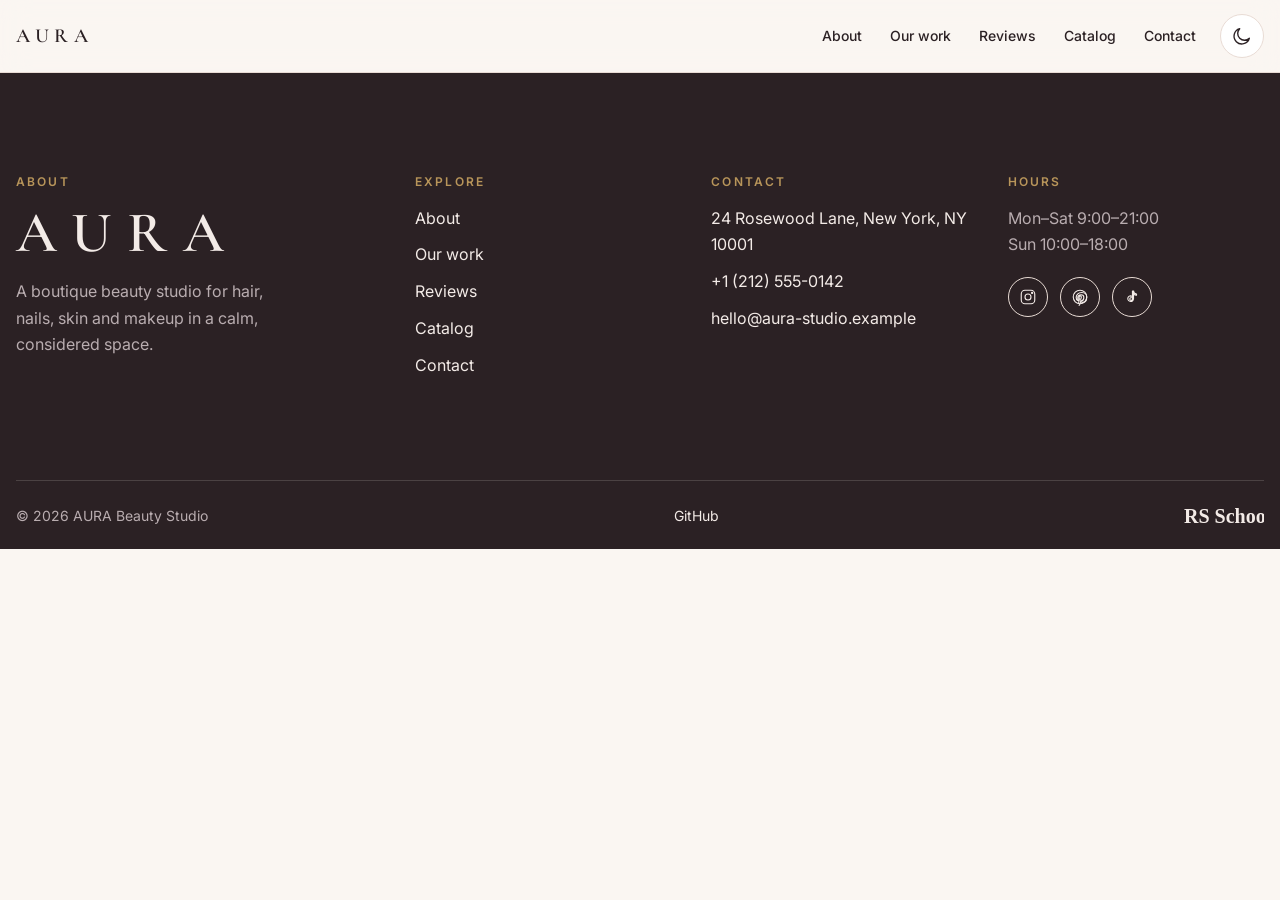
==== index.html @ 5dd2ebb5 "feat: add header and footer markup" ====
<!DOCTYPE html>
<html lang="en">
  <head>
    <meta charset="UTF-8">
    <meta name="viewport" content="width=device-width, initial-scale=1">
    <title>AURA Beauty Studio — Hair, Nails, Skin & Makeup</title>
    <link rel="icon" type="image/svg+xml" href="./assets/favicon.svg">
    <script src="./js/theme-init.js"></script>
    <link rel="preconnect" href="https://fonts.googleapis.com">
    <link rel="preconnect" href="https://fonts.gstatic.com" crossorigin>
    <link href="https://fonts.googleapis.com/css2?family=Cormorant+Garamond:ital,wght@0,500;0,600;1,500&family=Inter:wght@400;500;600&display=swap" rel="stylesheet">
    <link rel="stylesheet" href="./css/reset.css">
    <link rel="stylesheet" href="./css/tokens.css">
    <link rel="stylesheet" href="./css/base.css">
    <link rel="stylesheet" href="./css/layout.css">
    <link rel="stylesheet" href="./css/components.css">
  </head>
  <body>
    <header class="header">
      <div class="container header__inner">
        <a class="logo" href="index.html">AURA</a>
        <nav class="nav" aria-label="Main navigation">
          <ul class="nav__list">
            <li><a href="index.html#about">About</a></li>
            <li><a href="index.html#work">Our work</a></li>
            <li><a href="index.html#reviews">Reviews</a></li>
            <li><a href="catalog.html">Catalog</a></li>
            <li><a href="index.html#contact">Contact</a></li>
          </ul>
        </nav>
        <div class="header__actions">
          <button class="theme-toggle" type="button" data-theme-toggle aria-label="Toggle color theme" aria-pressed="false">
            <svg class="theme-toggle__icon theme-toggle__icon--sun" viewBox="0 0 24 24" fill="none" stroke="currentColor" stroke-width="1.5" stroke-linecap="round" stroke-linejoin="round" aria-hidden="true">
              <circle cx="12" cy="12" r="4"></circle>
              <path d="M12 3v1.5M12 19.5V21M4.93 4.93l1.06 1.06M18.01 18.01l1.06 1.06M3 12h1.5M19.5 12H21M4.93 19.07l1.06-1.06M18.01 5.99l1.06-1.06"></path>
            </svg>
            <svg class="theme-toggle__icon theme-toggle__icon--moon" viewBox="0 0 24 24" fill="none" stroke="currentColor" stroke-width="1.5" stroke-linecap="round" stroke-linejoin="round" aria-hidden="true">
              <path d="M20 14.5A8.5 8.5 0 1 1 9.5 4 7 7 0 0 0 20 14.5z"></path>
            </svg>
          </button>
          <button class="burger" type="button" aria-label="Open menu" aria-expanded="false" aria-controls="mobile-menu">
            <span class="burger__line"></span>
            <span class="burger__line"></span>
            <span class="burger__line"></span>
          </button>
        </div>
      </div>
    </header>

    <div class="burger-menu" id="mobile-menu" data-burger-menu>
      <nav aria-label="Mobile navigation">
        <ul class="burger-menu__list">
          <li><a href="index.html#about">About</a></li>
          <li><a href="index.html#work">Our work</a></li>
          <li><a href="index.html#reviews">Reviews</a></li>
          <li><a href="catalog.html">Catalog</a></li>
          <li><a href="index.html#contact">Contact</a></li>
        </ul>
      </nav>
      <div class="burger-menu__cta">
        <a class="btn btn--primary" href="index.html#contact">Book a visit</a>
        <a class="burger-menu__contact" href="tel:+12125550142">+1 (212) 555-0142</a>
      </div>
    </div>

    <main>
    </main>

    <footer class="footer">
      <div class="container footer__inner">
        <section class="footer__col">
          <h2 class="footer__title">About</h2>
          <p class="footer__brand">AURA</p>
          <p class="footer__about">A boutique beauty studio for hair, nails, skin and makeup in a calm, considered space.</p>
        </section>
        <nav class="footer__col" aria-label="Footer">
          <h2 class="footer__title">Explore</h2>
          <ul class="footer__links">
            <li><a href="index.html#about">About</a></li>
            <li><a href="index.html#work">Our work</a></li>
            <li><a href="index.html#reviews">Reviews</a></li>
            <li><a href="catalog.html">Catalog</a></li>
            <li><a href="index.html#contact">Contact</a></li>
          </ul>
        </nav>
        <section class="footer__col">
          <h2 class="footer__title">Contact</h2>
          <ul class="footer__contacts">
            <li>
              <a href="https://www.google.com/maps/search/?api=1&query=24+Rosewood+Lane+New+York+NY+10001" target="_blank" rel="noopener noreferrer">24 Rosewood Lane, New York, NY 10001</a>
            </li>
            <li><a href="tel:+12125550142">+1 (212) 555-0142</a></li>
            <li><a href="mailto:hello@aura-studio.example">hello@aura-studio.example</a></li>
          </ul>
        </section>
        <section class="footer__col">
          <h2 class="footer__title">Hours</h2>
          <p class="footer__hours">Mon–Sat 9:00–21:00<br>Sun 10:00–18:00</p>
          <ul class="footer__socials">
            <li>
              <a class="footer__social" href="https://www.instagram.com/" target="_blank" rel="noopener noreferrer" aria-label="AURA on Instagram">
                <svg viewBox="0 0 24 24" fill="none" stroke="currentColor" stroke-width="1.5" stroke-linecap="round" stroke-linejoin="round" aria-hidden="true">
                  <rect x="3" y="3" width="18" height="18" rx="5"></rect>
                  <circle cx="12" cy="12" r="4"></circle>
                  <circle cx="17.5" cy="6.5" r="0.8" fill="currentColor"></circle>
                </svg>
              </a>
            </li>
            <li>
              <a class="footer__social" href="https://www.pinterest.com/" target="_blank" rel="noopener noreferrer" aria-label="AURA on Pinterest">
                <svg viewBox="0 0 24 24" fill="none" stroke="currentColor" stroke-width="1.5" stroke-linecap="round" stroke-linejoin="round" aria-hidden="true">
                  <circle cx="12" cy="12" r="9"></circle>
                  <path d="M10.2 19.2c.6-2.4 1.1-4.8 1.1-4.8s-.6-.1-.6-1.5c0-1.4.8-2.4 1.8-2.4.9 0 1.3.6 1.3 1.4 0 .9-.6 2.2-.9 3.4-.3 1 .4 1.8 1.4 1.8 1.7 0 2.8-2.2 2.8-4.7 0-1.9-1.3-3.4-3.7-3.4-2.7 0-4.4 2-4.4 4.2 0 .8.2 1.4.6 1.9.1.1.1.2.1.3l-.2.9c0 .3-.2.4-.5.3-1.4-.6-2.1-2.2-2.1-4 0-3 2.5-6.6 7.5-6.6 4 0 6.6 2.9 6.6 6 0 4.1-2.3 7.1-5.6 7.1-1.1 0-2.2-.6-2.5-1.3l-.7 2.7c-.3 1-.9 2-1.4 2.7"></path>
                </svg>
              </a>
            </li>
            <li>
              <a class="footer__social" href="https://www.tiktok.com/" target="_blank" rel="noopener noreferrer" aria-label="AURA on TikTok">
                <svg viewBox="0 0 24 24" fill="none" stroke="currentColor" stroke-width="1.5" stroke-linecap="round" stroke-linejoin="round" aria-hidden="true">
                  <path d="M14 4v10.2a3.8 3.8 0 1 1-3.2-3.75V13a1.8 1.8 0 1 0 1.8 1.8V4h1.4c.4 2.2 1.9 3.8 4 4.1V9.6c-1.5-.1-2.8-.8-3.8-1.9V4z"></path>
                </svg>
              </a>
            </li>
          </ul>
        </section>
      </div>
      <div class="container footer__bar">
        <p>© 2026 AURA Beauty Studio</p>
        <a href="https://github.com/nasteew" target="_blank" rel="noopener noreferrer">GitHub</a>
        <a class="footer__rss" href="https://rs.school/" target="_blank" rel="noopener noreferrer">
          <img src="./assets/icons/rs-school.svg" alt="RS School" width="80" height="28">
        </a>
      </div>
    </footer>
    <script type="module" src="./js/main.js"></script>
  </body>
</html>
---- css/tokens.css ----
:root {
  --color-bg: #faf6f2;
  --color-surface: #ffffff;
  --color-surface-alt: #f4eae4;
  --color-text: #2b2124;
  --color-text-muted: #6f6367;
  --color-accent: #a85a67;
  --color-accent-hover: #8e4653;
  --color-on-accent: #ffffff;
  --color-accent-soft: #f1dde0;
  --color-gold: #b8955a;
  --color-border: #e8dbd4;
  --color-footer-bg: #2b2124;
  --color-footer-text: #f3ebe7;
  --color-footer-muted: #b9adb0;
  --color-overlay: rgba(28, 18, 21, 0.55);

  --font-serif: "Cormorant Garamond", Georgia, serif;
  --font-sans: Inter, system-ui, sans-serif;
  --font-size-h1: clamp(2.75rem, 1.6rem + 4.8vw, 5rem);
  --font-size-h2: clamp(2rem, 1.3rem + 2.6vw, 3.5rem);
  --font-size-h3: 1.5rem;
  --font-size-body: 1rem;
  --font-size-sm: 0.875rem;
  --font-size-eyebrow: 0.75rem;
  --line-height-h1: 1.02;
  --line-height-h2: 1.1;
  --line-height-h3: 1.25;
  --line-height-body: 1.65;
  --letter-spacing-logo: 0.28em;
  --letter-spacing-eyebrow: 0.18em;

  --radius-sm: 10px;
  --radius-md: 20px;
  --radius-lg: 28px;
  --radius-pill: 999px;

  --shadow-sm: 0 1px 2px rgba(43, 33, 36, 0.06);
  --shadow-md: 0 10px 30px -12px rgba(43, 33, 36, 0.18);
  --shadow-lg: 0 24px 60px -20px rgba(43, 33, 36, 0.28);

  --transition: 0.3s cubic-bezier(0.2, 0.7, 0.2, 1);

  --space-section: clamp(64px, 8vw, 120px);
  --container-max: 1440px;
  --header-height: 4.5rem;

  --image-filter: none;
  --color-scheme: light;
}

[data-theme="dark"] {
  --color-bg: #151112;
  --color-surface: #201a1c;
  --color-surface-alt: #2a2224;
  --color-text: #f3ebe7;
  --color-text-muted: #b9adb0;
  --color-accent: #e3a0ab;
  --color-accent-hover: #f0bac3;
  --color-on-accent: #1a1214;
  --color-accent-soft: #3a2a2e;
  --color-gold: #d4b27a;
  --color-border: #3b3235;
  --color-footer-bg: #0f0b0c;
  --color-footer-text: #f3ebe7;
  --color-footer-muted: #b9adb0;
  --color-overlay: rgba(0, 0, 0, 0.72);

  --shadow-sm: 0 0 0 1px var(--color-border);
  --shadow-md: 0 0 0 1px var(--color-border), 0 10px 30px -16px rgba(0, 0, 0, 0.45);
  --shadow-lg: 0 0 0 1px var(--color-border), 0 24px 60px -24px rgba(227, 160, 171, 0.18);

  --image-filter: brightness(0.92);
  --color-scheme: dark;
}

html {
  color-scheme: var(--color-scheme);
}
---- css/base.css ----
html {
  scroll-behavior: smooth;
}

@media (prefers-reduced-motion: reduce) {
  html {
    scroll-behavior: auto;
  }
}

body {
  background-color: var(--color-bg);
  color: var(--color-text);
  font-family: var(--font-sans);
  font-size: var(--font-size-body);
  line-height: var(--line-height-body);
  min-width: 0;
  transition:
    background-color var(--transition),
    color var(--transition);
}

img {
  max-width: 100%;
  height: auto;
  display: block;
}

h1,
h2,
h3 {
  font-family: var(--font-serif);
  font-weight: 600;
  color: var(--color-text);
}

h1 {
  font-size: var(--font-size-h1);
  line-height: var(--line-height-h1);
}

h2 {
  font-size: var(--font-size-h2);
  line-height: var(--line-height-h2);
}

h3 {
  font-size: var(--font-size-h3);
  line-height: var(--line-height-h3);
}

a {
  color: inherit;
}

p {
  margin: 0;
}

ul {
  margin: 0;
  padding: 0;
  list-style: none;
}

.container {
  width: min(100% - 2rem, var(--container-max));
  margin-inline: auto;
}

.visually-hidden {
  position: absolute;
  width: 1px;
  height: 1px;
  padding: 0;
  margin: -1px;
  overflow: hidden;
  clip: rect(0, 0, 0, 0);
  white-space: nowrap;
  border: 0;
}

:focus-visible {
  outline: 2px solid var(--color-accent);
  outline-offset: 3px;
}

.eyebrow {
  margin: 0 0 0.75rem;
  font-size: var(--font-size-eyebrow);
  font-weight: 600;
  letter-spacing: var(--letter-spacing-eyebrow);
  text-transform: uppercase;
  color: var(--color-accent);
}
---- css/layout.css ----
.header {
  position: sticky;
  top: 0;
  z-index: 20;
  background-color: color-mix(in srgb, var(--color-bg) 82%, transparent);
  backdrop-filter: blur(14px);
  border-bottom: 1px solid var(--color-border);
}

.header__inner {
  display: flex;
  align-items: center;
  gap: 1.5rem;
  min-height: var(--header-height);
}

.logo {
  font-family: var(--font-serif);
  font-size: 1.25rem;
  font-weight: 600;
  letter-spacing: var(--letter-spacing-logo);
  text-decoration: none;
  color: var(--color-text);
}

.logo:hover {
  color: var(--color-accent);
}

.nav {
  margin-left: auto;
}

.nav__list {
  display: flex;
  align-items: center;
  gap: 1.75rem;
}

.nav__list a {
  position: relative;
  display: inline-block;
  padding: 0.25rem 0;
  font-size: var(--font-size-sm);
  font-weight: 500;
  text-decoration: none;
  color: var(--color-text);
}

.nav__list a::after {
  content: "";
  position: absolute;
  left: 0;
  bottom: 0;
  width: 100%;
  height: 1px;
  background-color: var(--color-accent);
  transform: scaleX(0);
  transform-origin: left;
  transition: transform var(--transition);
}

.nav__list a:hover::after,
.nav__list a:focus-visible::after,
.nav__list a[aria-current="page"]::after {
  transform: scaleX(1);
}

.header__actions {
  display: flex;
  align-items: center;
  gap: 0.5rem;
}

.burger-menu {
  position: fixed;
  top: var(--header-height);
  left: 0;
  z-index: 15;
  display: flex;
  flex-direction: column;
  width: 100%;
  height: calc(100dvh - var(--header-height));
  padding: 2rem 1.5rem 2.5rem;
  background-color: var(--color-bg);
  visibility: hidden;
  opacity: 0;
  transform: translateY(-0.5rem);
  pointer-events: none;
  transition:
    opacity var(--transition),
    transform var(--transition),
    visibility var(--transition);
}

.burger-menu.is-open {
  visibility: visible;
  opacity: 1;
  transform: translateY(0);
  pointer-events: auto;
}

.burger-menu__list {
  display: grid;
}

.burger-menu__list a {
  display: block;
  padding: 1rem 0;
  border-bottom: 1px solid var(--color-border);
  font-family: var(--font-serif);
  font-size: 2rem;
  font-weight: 500;
  text-decoration: none;
  color: var(--color-text);
}

.burger-menu__list a:hover {
  color: var(--color-accent);
}

.burger-menu__cta {
  margin-top: auto;
  display: grid;
  gap: 1rem;
  padding-top: 2rem;
}

.burger-menu__contact {
  color: var(--color-text-muted);
  text-decoration: none;
}

.burger-menu__contact:hover {
  color: var(--color-accent);
}

.footer {
  background-color: var(--color-footer-bg);
  color: var(--color-footer-text);
}

.footer__inner {
  display: grid;
  grid-template-columns: 1.4fr 1fr 1fr 1fr;
  gap: 2.5rem;
  padding-block: var(--space-section);
}

.footer__brand {
  font-family: var(--font-serif);
  font-size: clamp(2.5rem, 2rem + 2vw, 4rem);
  font-weight: 600;
  letter-spacing: var(--letter-spacing-logo);
  line-height: 1;
  margin: 0 0 1rem;
}

.footer__about {
  max-width: 28ch;
  color: var(--color-footer-muted);
}

.footer__title {
  margin: 0 0 1rem;
  font-family: var(--font-sans);
  font-size: var(--font-size-eyebrow);
  font-weight: 600;
  letter-spacing: var(--letter-spacing-eyebrow);
  text-transform: uppercase;
  color: var(--color-gold);
}

.footer__links,
.footer__contacts {
  display: grid;
  gap: 0.65rem;
}

.footer a {
  text-decoration: none;
  color: var(--color-footer-text);
  transition: color var(--transition);
}

.footer a:hover {
  color: var(--color-accent);
}

.footer__hours {
  margin: 0 0 1.25rem;
  color: var(--color-footer-muted);
}

.footer__socials {
  display: flex;
  gap: 0.75rem;
}

.footer__social {
  display: inline-flex;
  align-items: center;
  justify-content: center;
  width: 40px;
  height: 40px;
  border: 1px solid var(--color-border);
  border-radius: var(--radius-pill);
  color: var(--color-footer-text);
  transition:
    color var(--transition),
    background-color var(--transition),
    border-color var(--transition);
}

.footer__social:hover {
  background-color: var(--color-accent);
  border-color: var(--color-accent);
  color: var(--color-on-accent);
}

.footer__social svg {
  width: 18px;
  height: 18px;
}

.footer__bar {
  display: flex;
  flex-wrap: wrap;
  align-items: center;
  justify-content: space-between;
  gap: 1rem;
  padding-block: 1.25rem;
  border-top: 1px solid color-mix(in srgb, var(--color-footer-text) 16%, transparent);
  font-size: var(--font-size-sm);
  color: var(--color-footer-muted);
}

.footer__rss {
  display: inline-flex;
  align-items: center;
}

.footer__rss img {
  height: 28px;
  width: auto;
}

@media (max-width: 1024px) {
  .footer__inner {
    grid-template-columns: 1fr 1fr;
  }
}

@media (max-width: 768px) {
  .nav {
    display: none;
  }

  .burger {
    display: inline-flex;
  }
}

@media (max-width: 480px) {
  .footer__inner {
    grid-template-columns: 1fr;
  }
}

@media (prefers-reduced-motion: reduce) {
  .nav__list a::after,
  .burger-menu,
  .footer a,
  .footer__social {
    transition: none;
  }
}
---- css/components.css ----
.btn {
  display: inline-flex;
  align-items: center;
  justify-content: center;
  gap: 0.5rem;
  padding: 14px 28px;
  border-radius: var(--radius-pill);
  border: 1px solid transparent;
  font-family: var(--font-sans);
  font-size: var(--font-size-sm);
  font-weight: 600;
  line-height: 1.2;
  text-decoration: none;
  cursor: pointer;
  transition:
    color var(--transition),
    background-color var(--transition),
    border-color var(--transition),
    box-shadow var(--transition),
    transform var(--transition);
}

.btn:hover {
  transform: translateY(-2px);
}

.btn--primary {
  background-color: var(--color-accent);
  color: var(--color-on-accent);
}

.btn--primary:hover {
  background-color: var(--color-accent-hover);
  box-shadow: var(--shadow-md);
}

.btn--secondary {
  background-color: transparent;
  color: var(--color-accent);
  border-color: var(--color-accent);
}

.btn--secondary:hover {
  background-color: var(--color-accent-soft);
}

.btn__icon {
  width: 1rem;
  height: 1rem;
  transition: transform var(--transition);
}

.btn:hover .btn__icon {
  transform: translateX(4px);
}

.theme-toggle,
.burger {
  position: relative;
  display: inline-flex;
  align-items: center;
  justify-content: center;
  width: 44px;
  height: 44px;
  padding: 0;
  border: 1px solid var(--color-border);
  border-radius: var(--radius-pill);
  background-color: var(--color-surface);
  color: var(--color-text);
  cursor: pointer;
  transition:
    color var(--transition),
    background-color var(--transition),
    border-color var(--transition),
    box-shadow var(--transition);
}

.theme-toggle:hover,
.burger:hover {
  border-color: var(--color-accent);
  background-color: var(--color-accent-soft);
  box-shadow: var(--shadow-sm);
}

.theme-toggle__icon {
  position: absolute;
  width: 22px;
  height: 22px;
  transition:
    opacity var(--transition),
    transform var(--transition);
}

.theme-toggle__icon--sun {
  opacity: 0;
  transform: rotate(-90deg) scale(0.6);
}

.theme-toggle__icon--moon {
  opacity: 1;
  transform: rotate(0deg) scale(1);
}

[data-theme="dark"] .theme-toggle__icon--sun {
  opacity: 1;
  transform: rotate(0deg) scale(1);
}

[data-theme="dark"] .theme-toggle__icon--moon {
  opacity: 0;
  transform: rotate(90deg) scale(0.6);
}

.burger {
  display: none;
}

.burger__line {
  position: absolute;
  width: 18px;
  height: 1.5px;
  border-radius: var(--radius-pill);
  background-color: currentColor;
  transition: transform var(--transition), opacity var(--transition);
}

.burger__line:nth-child(1) {
  transform: translateY(-5px);
}

.burger__line:nth-child(3) {
  transform: translateY(5px);
}

.burger[aria-expanded="true"] .burger__line:nth-child(1) {
  transform: rotate(45deg);
}

.burger[aria-expanded="true"] .burger__line:nth-child(2) {
  opacity: 0;
}

.burger[aria-expanded="true"] .burger__line:nth-child(3) {
  transform: rotate(-45deg);
}

@media (prefers-reduced-motion: reduce) {
  .theme-toggle,
  .theme-toggle__icon,
  .btn,
  .btn__icon,
  .burger__line {
    transition: none;
  }
}
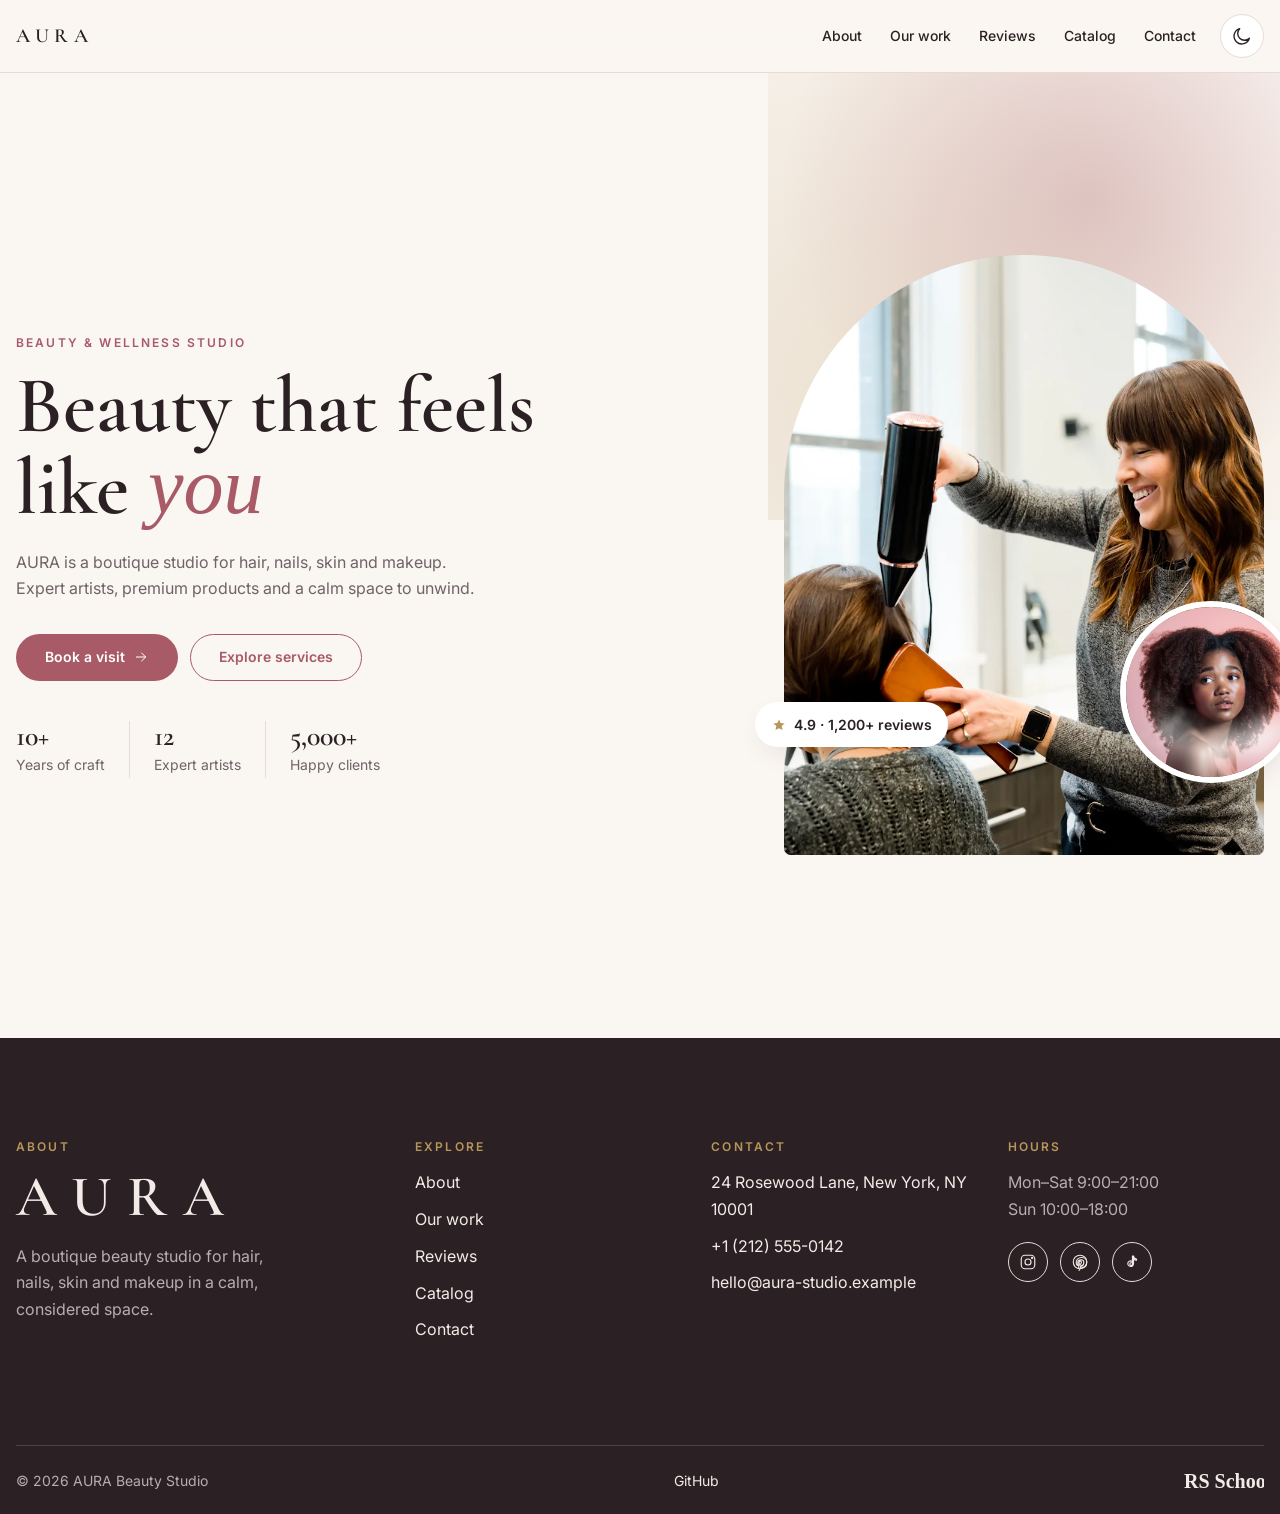
==== commit 04da7950: "feat: add hero section" ====
--- a/index.html
+++ b/index.html
@@ -14,6 +14,7 @@
     <link rel="stylesheet" href="./css/base.css">
     <link rel="stylesheet" href="./css/layout.css">
     <link rel="stylesheet" href="./css/components.css">
+    <link rel="stylesheet" href="./css/pages/home.css">
   </head>
   <body>
     <header class="header">
@@ -64,6 +65,48 @@
     </div>
 
     <main>
+      <section class="hero" id="hero" aria-labelledby="hero-title">
+        <div class="container hero__inner">
+          <div class="hero__content">
+            <p class="eyebrow">Beauty & Wellness Studio</p>
+            <h1 id="hero-title">Beauty that feels like <em>you</em></h1>
+            <p class="hero__text">AURA is a boutique studio for hair, nails, skin and makeup. Expert artists, premium products and a calm space to unwind.</p>
+            <div class="hero__actions">
+              <a class="btn btn--primary" href="index.html#contact">
+                Book a visit
+                <svg class="btn__icon" viewBox="0 0 24 24" fill="none" stroke="currentColor" stroke-width="1.5" stroke-linecap="round" stroke-linejoin="round" aria-hidden="true">
+                  <path d="M5 12h14M13 6l6 6-6 6"></path>
+                </svg>
+              </a>
+              <a class="btn btn--secondary" href="catalog.html">Explore services</a>
+            </div>
+            <ul class="hero__stats">
+              <li>
+                <strong>10+</strong>
+                <span>Years of craft</span>
+              </li>
+              <li>
+                <strong>12</strong>
+                <span>Expert artists</span>
+              </li>
+              <li>
+                <strong>5,000+</strong>
+                <span>Happy clients</span>
+              </li>
+            </ul>
+          </div>
+          <div class="hero__media">
+            <img class="hero__photo hero__photo--main" src="./assets/img/hero-main.webp" alt="Stylist blow-drying long chestnut hair in warm salon light" width="800" height="1000">
+            <img class="hero__photo hero__photo--round" src="./assets/img/hero-secondary.webp" alt="Client with a soft natural makeup look" width="600" height="600" loading="lazy">
+            <p class="hero__badge">
+              <svg viewBox="0 0 24 24" fill="currentColor" aria-hidden="true">
+                <path d="M12 3.6 14.5 9l6 .6-4.5 4 1.3 5.9L12 16.8 6.7 19.5 8 13.6 3.5 9.6l6-.6L12 3.6z"></path>
+              </svg>
+              4.9 · 1,200+ reviews
+            </p>
+          </div>
+        </div>
+      </section>
     </main>
 
     <footer class="footer">
--- a/css/pages/home.css
+++ b/css/pages/home.css
@@ -0,0 +1,182 @@
+.hero {
+  position: relative;
+  overflow: clip;
+  padding-block: var(--space-section);
+  scroll-margin-top: var(--header-height);
+}
+
+.hero::before {
+  content: "";
+  position: absolute;
+  inset: -20% -10% auto auto;
+  width: min(52vw, 640px);
+  height: min(52vw, 640px);
+  pointer-events: none;
+  background:
+    radial-gradient(circle, color-mix(in srgb, var(--color-accent) 28%, transparent) 0%, transparent 68%),
+    radial-gradient(circle at 20% 80%, color-mix(in srgb, var(--color-gold) 22%, transparent) 0%, transparent 70%);
+}
+
+.hero__inner {
+  position: relative;
+  display: grid;
+  grid-template-columns: 1.05fr 0.95fr;
+  align-items: center;
+  gap: clamp(2rem, 5vw, 5rem);
+  min-height: min(760px, calc(100dvh - var(--header-height)));
+}
+
+.hero__content {
+  min-width: 0;
+}
+
+.hero h1 {
+  margin: 0 0 1.25rem;
+}
+
+.hero h1 em {
+  font-style: italic;
+  font-weight: 500;
+  color: var(--color-accent);
+}
+
+.hero__text {
+  max-width: 46ch;
+  margin: 0 0 2rem;
+  color: var(--color-text-muted);
+}
+
+.hero__actions {
+  display: flex;
+  flex-wrap: wrap;
+  gap: 0.75rem;
+  margin-bottom: 2.5rem;
+}
+
+.hero__stats {
+  display: flex;
+  flex-wrap: wrap;
+  gap: 1.25rem 0;
+}
+
+.hero__stats li {
+  padding-right: 1.5rem;
+  margin-right: 1.5rem;
+  border-right: 1px solid var(--color-border);
+  min-width: 0;
+}
+
+.hero__stats li:last-child {
+  padding-right: 0;
+  margin-right: 0;
+  border-right: none;
+}
+
+.hero__stats strong {
+  display: block;
+  font-family: var(--font-serif);
+  font-size: 1.75rem;
+  font-weight: 600;
+  line-height: 1.1;
+}
+
+.hero__stats span {
+  font-size: var(--font-size-sm);
+  color: var(--color-text-muted);
+}
+
+.hero__media {
+  position: relative;
+  min-width: 0;
+  justify-self: end;
+  width: min(100%, 480px);
+}
+
+.hero__photo {
+  object-fit: cover;
+  filter: var(--image-filter);
+}
+
+.hero__photo--main {
+  width: 100%;
+  border-radius: 999px 999px var(--radius-lg) var(--radius-lg);
+  aspect-ratio: 4 / 5;
+}
+
+.hero__photo--round {
+  position: absolute;
+  right: -8%;
+  bottom: 12%;
+  width: 38%;
+  aspect-ratio: 1;
+  border-radius: var(--radius-pill);
+  border: 6px solid var(--color-surface);
+  box-shadow: var(--shadow-md);
+}
+
+.hero__badge {
+  position: absolute;
+  left: -6%;
+  bottom: 18%;
+  display: inline-flex;
+  align-items: center;
+  gap: 0.4rem;
+  margin: 0;
+  padding: 0.7rem 1rem;
+  border-radius: var(--radius-pill);
+  background-color: var(--color-surface);
+  box-shadow: var(--shadow-md);
+  font-size: var(--font-size-sm);
+  font-weight: 600;
+}
+
+.hero__badge svg {
+  width: 1rem;
+  height: 1rem;
+  color: var(--color-gold);
+}
+
+@media (prefers-reduced-motion: no-preference) {
+  @keyframes fade-up {
+    from {
+      opacity: 0;
+      transform: translateY(16px);
+    }
+
+    to {
+      opacity: 1;
+      transform: translateY(0);
+    }
+  }
+
+  .hero__content,
+  .hero__media {
+    animation: fade-up 0.8s cubic-bezier(0.2, 0.7, 0.2, 1) both;
+  }
+
+  .hero__media {
+    animation-delay: 0.12s;
+  }
+}
+
+@media (max-width: 768px) {
+  .hero__inner {
+    grid-template-columns: 1fr;
+    min-height: 0;
+  }
+
+  .hero__media {
+    justify-self: center;
+    width: min(100%, 360px);
+  }
+
+  .hero__photo--round,
+  .hero__badge {
+    display: none;
+  }
+
+  .hero__stats li {
+    padding-right: 1rem;
+    margin-right: 1rem;
+  }
+}
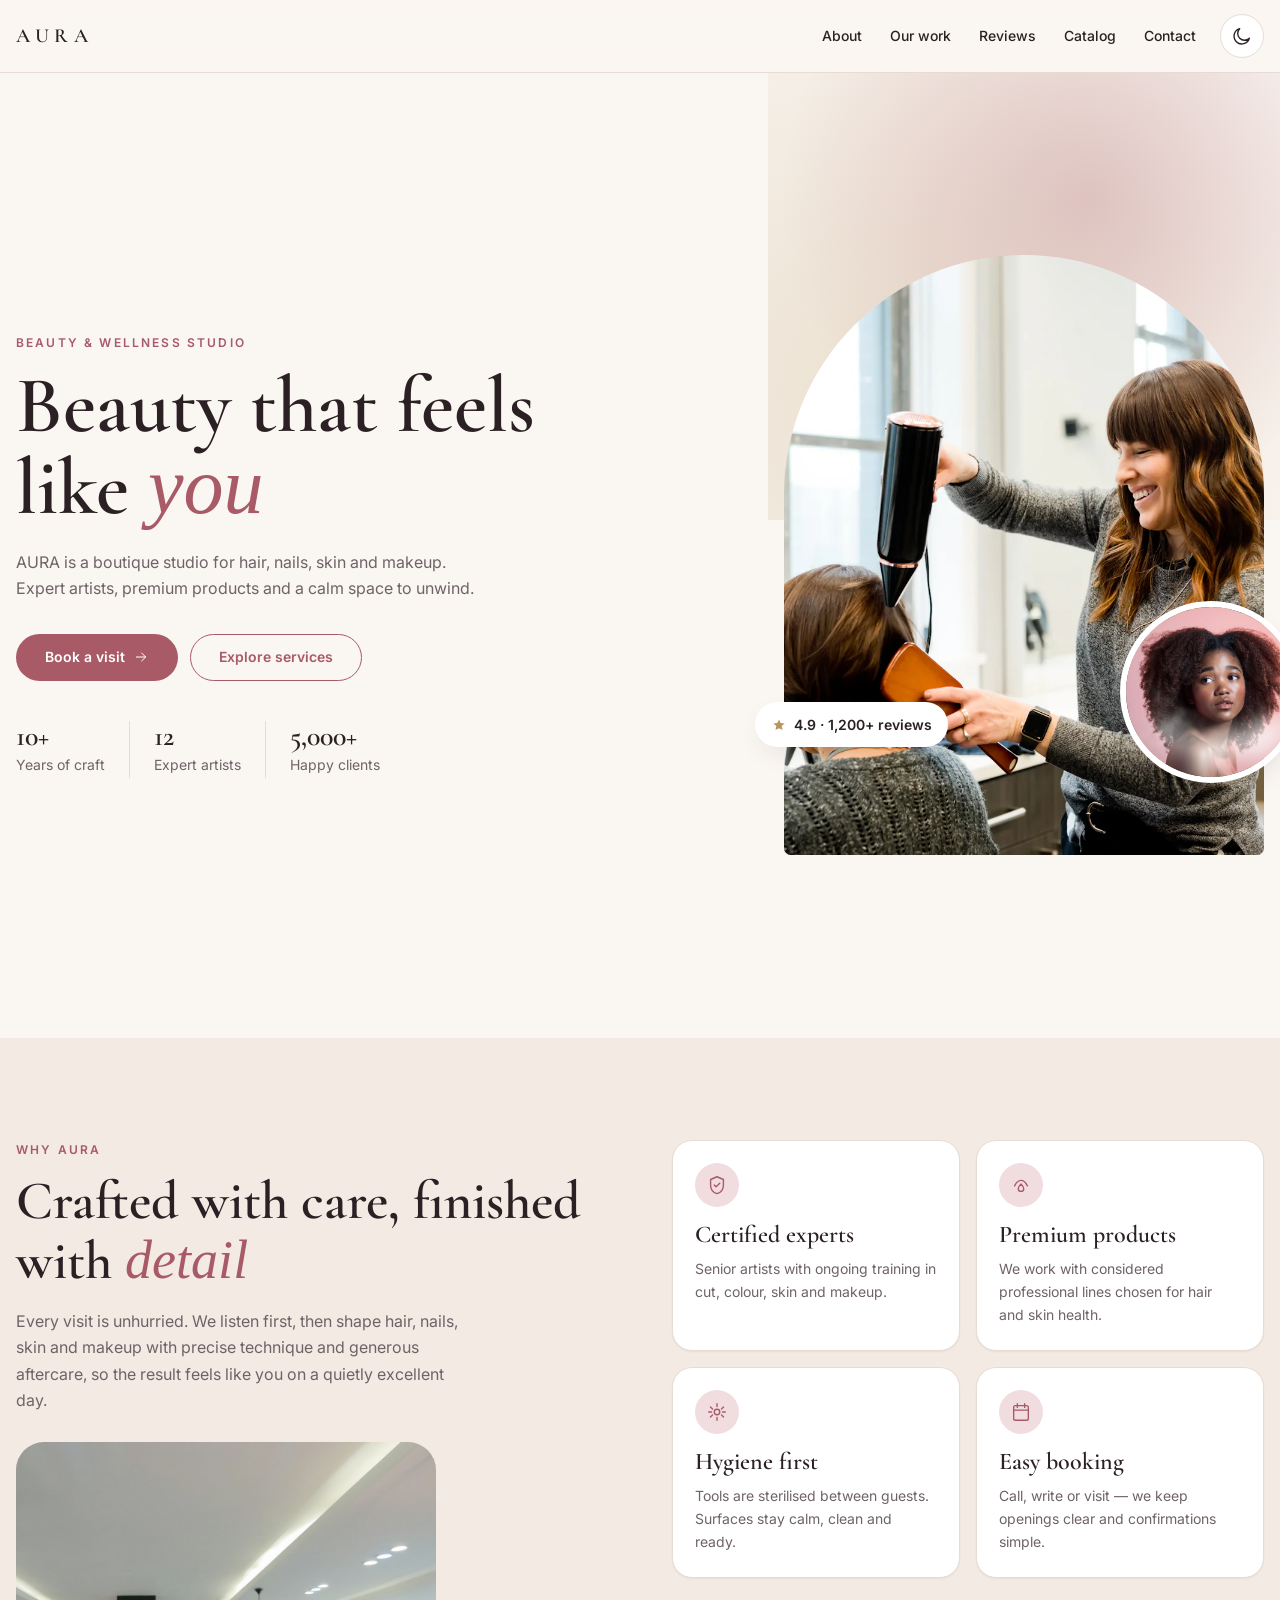
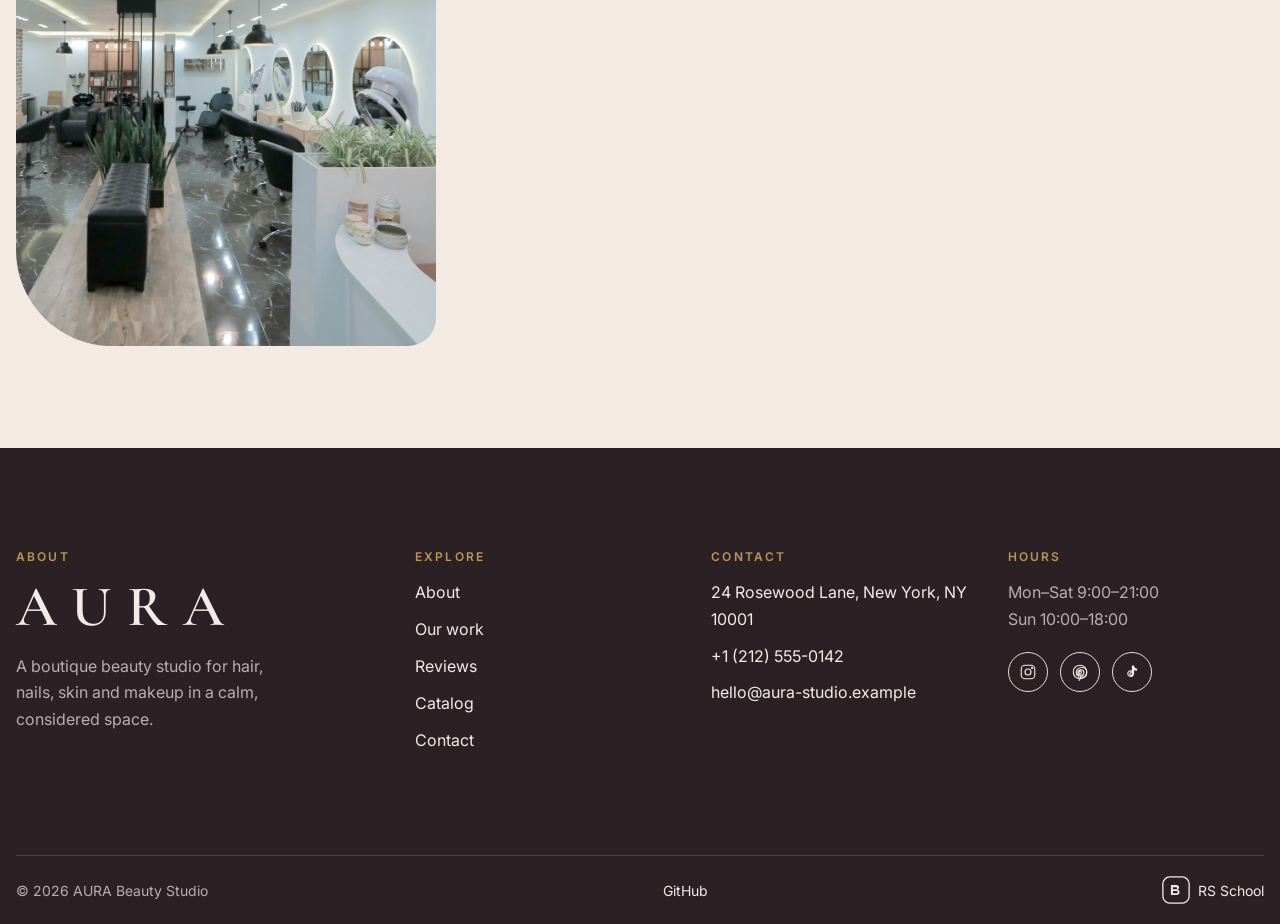
==== commit 965aac2f: "feat: add about and advantages sections" ====
--- a/index.html
+++ b/index.html
@@ -107,6 +107,59 @@
           </div>
         </div>
       </section>
+
+      <section class="about" id="about" aria-labelledby="about-title">
+        <div class="container about__inner">
+          <div class="about__intro">
+            <p class="eyebrow">Why AURA</p>
+            <h2 id="about-title">Crafted with care, finished with <em>detail</em></h2>
+            <p class="about__text">Every visit is unhurried. We listen first, then shape hair, nails, skin and makeup with precise technique and generous aftercare, so the result feels like you on a quietly excellent day.</p>
+            <img class="about__photo" src="./assets/img/about.jpg" alt="Warm salon interior with a styling chair and soft natural light" width="1000" height="1200" loading="lazy">
+          </div>
+          <ul class="about__list">
+            <li class="advantage">
+              <span class="advantage__icon" aria-hidden="true">
+                <svg viewBox="0 0 24 24" fill="none" stroke="currentColor" stroke-width="1.5" stroke-linecap="round" stroke-linejoin="round">
+                  <path d="M12 3 5 6v6c0 5 3.2 8.4 7 9.5 3.8-1.1 7-4.5 7-9.5V6l-7-3z"></path>
+                  <path d="m9 12 2 2 4-4"></path>
+                </svg>
+              </span>
+              <h3 class="advantage__title">Certified experts</h3>
+              <p class="advantage__text">Senior artists with ongoing training in cut, colour, skin and makeup.</p>
+            </li>
+            <li class="advantage">
+              <span class="advantage__icon" aria-hidden="true">
+                <svg viewBox="0 0 24 24" fill="none" stroke="currentColor" stroke-width="1.5" stroke-linecap="round" stroke-linejoin="round">
+                  <path d="M5 13c4-8 10-8 14 0"></path>
+                  <path d="M12 19a3 3 0 0 0 3-3c0-2-3-5-3-5s-3 3-3 5a3 3 0 0 0 3 3z"></path>
+                </svg>
+              </span>
+              <h3 class="advantage__title">Premium products</h3>
+              <p class="advantage__text">We work with considered professional lines chosen for hair and skin health.</p>
+            </li>
+            <li class="advantage">
+              <span class="advantage__icon" aria-hidden="true">
+                <svg viewBox="0 0 24 24" fill="none" stroke="currentColor" stroke-width="1.5" stroke-linecap="round" stroke-linejoin="round">
+                  <path d="M12 3v3M12 18v3M4.9 6.5l2.2 2.2M16.9 15.3l2.2 2.2M3 12h3M18 12h3M4.9 17.5l2.2-2.2M16.9 8.7l2.2-2.2"></path>
+                  <circle cx="12" cy="12" r="3"></circle>
+                </svg>
+              </span>
+              <h3 class="advantage__title">Hygiene first</h3>
+              <p class="advantage__text">Tools are sterilised between guests. Surfaces stay calm, clean and ready.</p>
+            </li>
+            <li class="advantage">
+              <span class="advantage__icon" aria-hidden="true">
+                <svg viewBox="0 0 24 24" fill="none" stroke="currentColor" stroke-width="1.5" stroke-linecap="round" stroke-linejoin="round">
+                  <rect x="4" y="5" width="16" height="16" rx="2"></rect>
+                  <path d="M8 3v4M16 3v4M4 10h16"></path>
+                </svg>
+              </span>
+              <h3 class="advantage__title">Easy booking</h3>
+              <p class="advantage__text">Call, write or visit — we keep openings clear and confirmations simple.</p>
+            </li>
+          </ul>
+        </div>
+      </section>
     </main>
 
     <footer class="footer">
@@ -171,7 +224,11 @@
         <p>© 2026 AURA Beauty Studio</p>
         <a href="https://github.com/nasteew" target="_blank" rel="noopener noreferrer">GitHub</a>
         <a class="footer__rss" href="https://rs.school/" target="_blank" rel="noopener noreferrer">
-          <img src="./assets/icons/rs-school.svg" alt="RS School" width="80" height="28">
+          <svg class="footer__rss-mark" viewBox="0 0 32 32" fill="none" aria-hidden="true">
+            <rect x="1" y="1" width="30" height="30" rx="8" stroke="currentColor" stroke-width="1.5"></rect>
+            <path fill="currentColor" d="M10.2 21.6V10.4h6.1c1.9 0 3.2 1.1 3.2 2.8 0 1.2-.7 2.1-1.8 2.5 1.4.3 2.3 1.3 2.3 2.8 0 2-1.5 3.1-3.6 3.1h-6.2zm2.3-6.5h3.5c.8 0 1.3-.5 1.3-1.2s-.5-1.1-1.3-1.1h-3.5v2.3zm0 4.7h3.9c.9 0 1.5-.5 1.5-1.3s-.6-1.3-1.5-1.3h-3.9v2.6z"></path>
+          </svg>
+          RS School
         </a>
       </div>
     </footer>
--- a/css/layout.css
+++ b/css/layout.css
@@ -238,11 +238,17 @@
 .footer__rss {
   display: inline-flex;
   align-items: center;
-}
-
-.footer__rss img {
+  gap: 0.5rem;
+  flex-shrink: 0;
+  white-space: nowrap;
+}
+
+.footer__rss-mark {
+  display: block;
+  width: 28px;
   height: 28px;
-  width: auto;
+  flex-shrink: 0;
+  color: var(--color-footer-text);
 }
 
 @media (max-width: 1024px) {
--- a/css/pages/home.css
+++ b/css/pages/home.css
@@ -180,3 +180,104 @@
     margin-right: 1rem;
   }
 }
+
+.about {
+  background-color: var(--color-surface-alt);
+  padding-block: var(--space-section);
+  scroll-margin-top: var(--header-height);
+}
+
+.about__inner {
+  display: grid;
+  grid-template-columns: 1fr 1fr;
+  gap: clamp(2rem, 5vw, 4.5rem);
+  align-items: start;
+}
+
+.about h2 {
+  margin: 0 0 1rem;
+}
+
+.about h2 em {
+  font-style: italic;
+  font-weight: 500;
+  color: var(--color-accent);
+}
+
+.about__text {
+  margin: 0 0 1.75rem;
+  max-width: 46ch;
+  color: var(--color-text-muted);
+}
+
+.about__photo {
+  width: 100%;
+  max-width: 420px;
+  aspect-ratio: 5 / 6;
+  object-fit: cover;
+  border-radius: var(--radius-lg) var(--radius-lg) var(--radius-lg) 6rem;
+  filter: var(--image-filter);
+}
+
+.about__list {
+  display: grid;
+  grid-template-columns: 1fr 1fr;
+  gap: 1rem;
+  min-width: 0;
+}
+
+.advantage {
+  padding: 1.35rem 1.4rem 1.5rem;
+  background-color: var(--color-surface);
+  border: 1px solid var(--color-border);
+  border-radius: var(--radius-md);
+  box-shadow: var(--shadow-sm);
+  transition:
+    transform var(--transition),
+    border-color var(--transition),
+    box-shadow var(--transition);
+}
+
+.advantage:hover {
+  transform: translateY(-4px);
+  border-color: var(--color-accent);
+  box-shadow: var(--shadow-md);
+}
+
+.advantage__icon {
+  display: inline-flex;
+  align-items: center;
+  justify-content: center;
+  width: 44px;
+  height: 44px;
+  margin-bottom: 0.85rem;
+  border-radius: var(--radius-pill);
+  background-color: var(--color-accent-soft);
+  color: var(--color-accent);
+}
+
+.advantage__icon svg {
+  width: 22px;
+  height: 22px;
+}
+
+.advantage__title {
+  margin: 0 0 0.4rem;
+}
+
+.advantage__text {
+  margin: 0;
+  font-size: var(--font-size-sm);
+  color: var(--color-text-muted);
+}
+
+@media (max-width: 768px) {
+  .about__inner,
+  .about__list {
+    grid-template-columns: 1fr;
+  }
+
+  .about__photo {
+    max-width: none;
+  }
+}
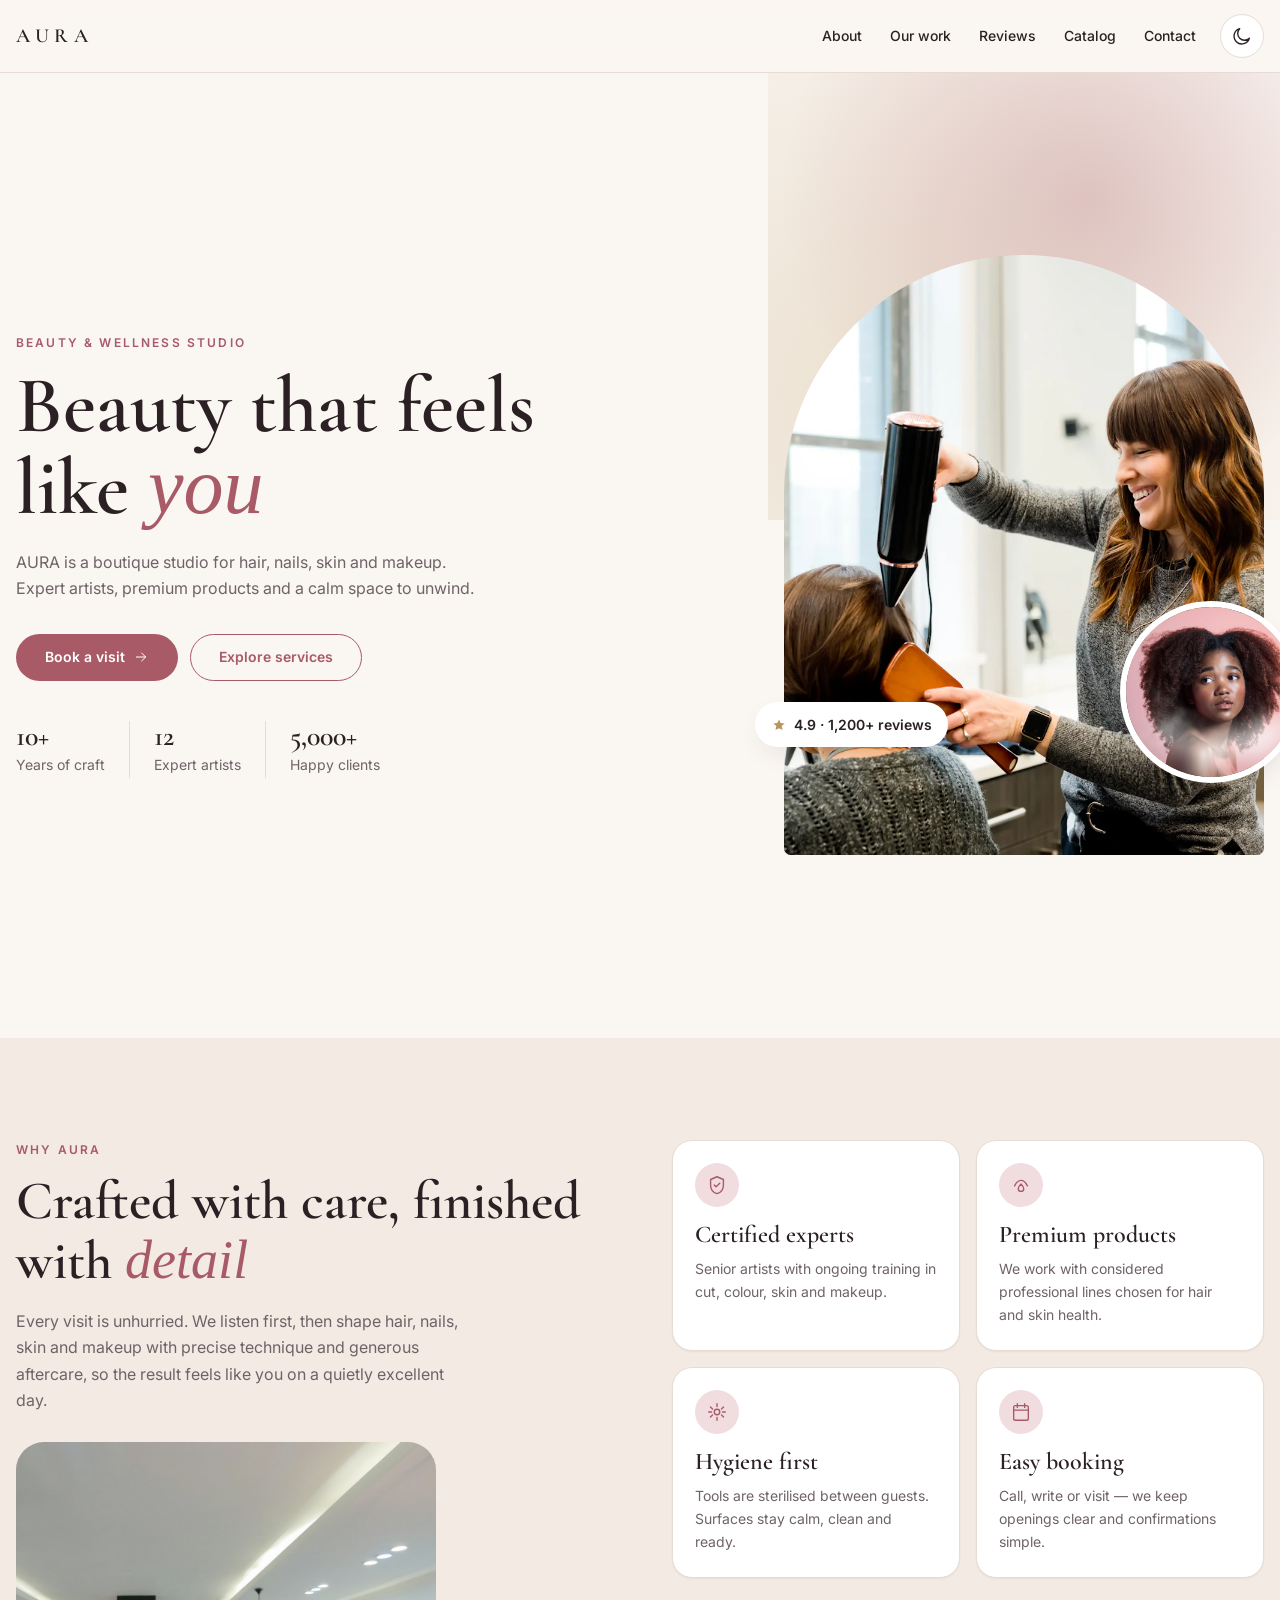
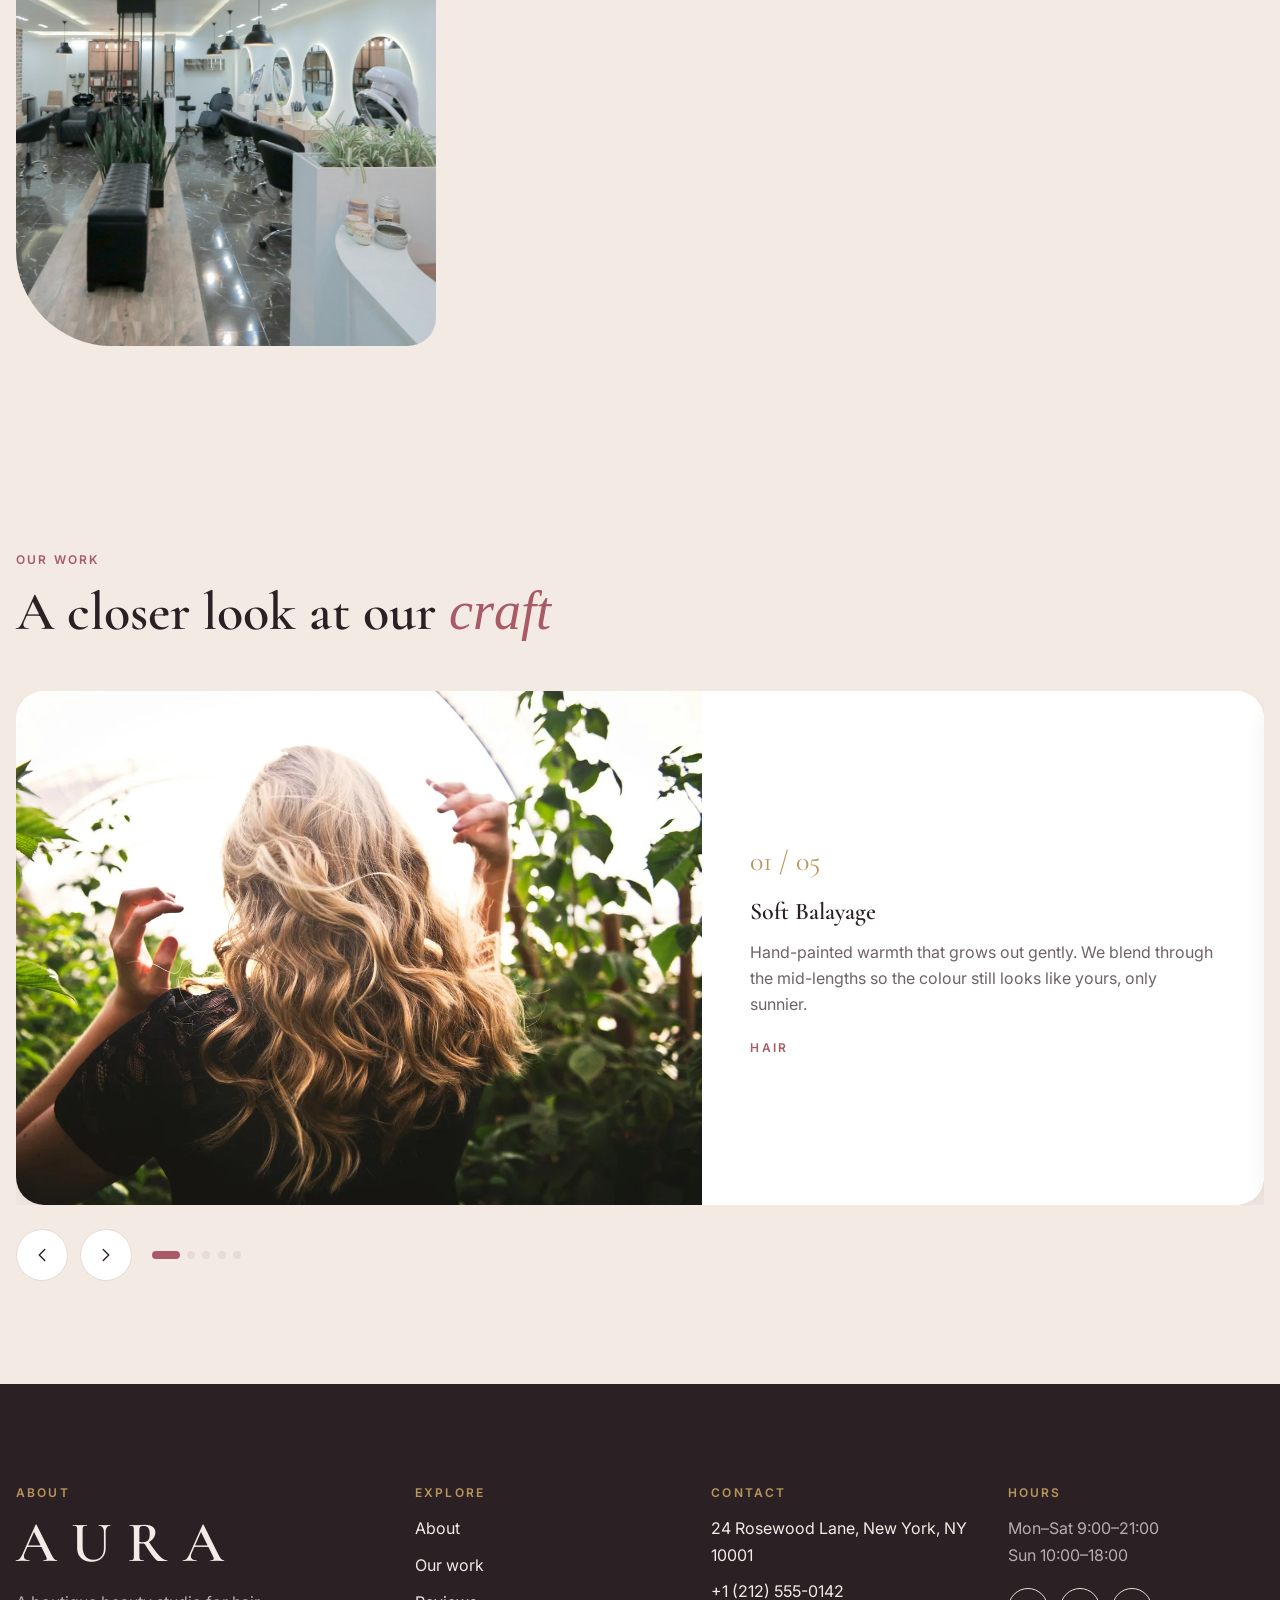
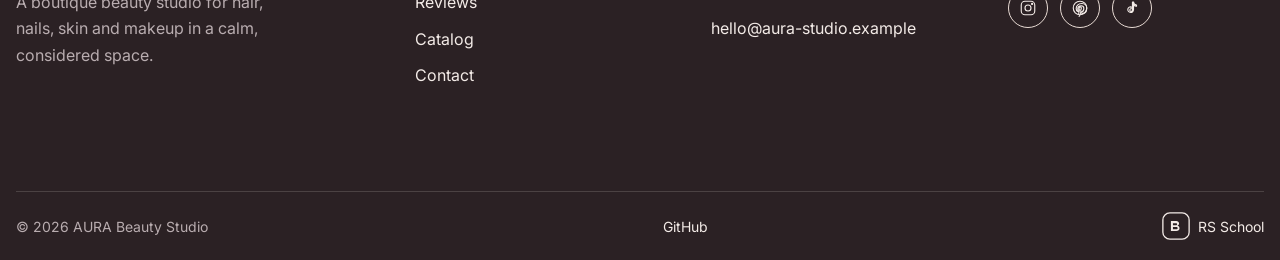
==== commit cc2f1702: "feat: add slider markup and styles" ====
--- a/index.html
+++ b/index.html
@@ -160,6 +160,95 @@
           </ul>
         </div>
       </section>
+
+      <section class="work" id="work" aria-labelledby="work-title">
+        <div class="container">
+          <header class="section-head">
+            <p class="eyebrow">Our work</p>
+            <h2 id="work-title">A closer look at our <em>craft</em></h2>
+          </header>
+          <div class="slider" data-slider aria-roledescription="carousel" aria-label="Our work">
+            <div class="slider__viewport">
+              <ul class="slider__track">
+                <li class="slider__slide">
+                  <article class="slide">
+                    <img class="slide__photo" src="./assets/img/work-1.webp" alt="Soft balayage on long hair in warm light" width="1200" height="900" loading="lazy">
+                    <div class="slide__body">
+                      <p class="slide__index">01 / 05</p>
+                      <h3 class="slide__title">Soft Balayage</h3>
+                      <p class="slide__text">Hand-painted warmth that grows out gently. We blend through the mid-lengths so the colour still looks like yours, only sunnier.</p>
+                      <p class="slide__tag">Hair</p>
+                    </div>
+                  </article>
+                </li>
+                <li class="slider__slide">
+                  <article class="slide">
+                    <img class="slide__photo" src="./assets/img/work-2.webp" alt="Glazed chrome gel nails with a mirror finish" width="1200" height="900" loading="lazy">
+                    <div class="slide__body">
+                      <p class="slide__index">02 / 05</p>
+                      <h3 class="slide__title">Glazed Chrome Nails</h3>
+                      <p class="slide__text">A refined metallic glaze over a structured gel base. Quiet shine for evenings without looking costume-like.</p>
+                      <p class="slide__tag">Nails</p>
+                    </div>
+                  </article>
+                </li>
+                <li class="slider__slide">
+                  <article class="slide">
+                    <img class="slide__photo" src="./assets/img/work-3.webp" alt="Glowing skin after a facial treatment" width="1200" height="900" loading="lazy">
+                    <div class="slide__body">
+                      <p class="slide__index">03 / 05</p>
+                      <h3 class="slide__title">Glow Facial</h3>
+                      <p class="slide__text">A tailored cleanse, massage and mask that settles redness and leaves skin rested rather than overworked.</p>
+                      <p class="slide__tag">Face & Skin</p>
+                    </div>
+                  </article>
+                </li>
+                <li class="slider__slide">
+                  <article class="slide">
+                    <img class="slide__photo" src="./assets/img/work-4.webp" alt="Soft bridal makeup with a luminous complexion" width="1200" height="900" loading="lazy">
+                    <div class="slide__body">
+                      <p class="slide__index">04 / 05</p>
+                      <h3 class="slide__title">Bridal Makeup</h3>
+                      <p class="slide__text">Long-wear complexion work and a light, camera-ready finish that still looks like skin in person.</p>
+                      <p class="slide__tag">Makeup</p>
+                    </div>
+                  </article>
+                </li>
+                <li class="slider__slide">
+                  <article class="slide">
+                    <img class="slide__photo" src="./assets/img/work-5.webp" alt="Sleek bob haircut with a sharp, polished finish" width="1200" height="900" loading="lazy">
+                    <div class="slide__body">
+                      <p class="slide__index">05 / 05</p>
+                      <h3 class="slide__title">Sleek Bob</h3>
+                      <p class="slide__text">A precise line, a smooth blow-dry and a cut that sits clean from the first week through the grow-out.</p>
+                      <p class="slide__tag">Hair</p>
+                    </div>
+                  </article>
+                </li>
+              </ul>
+            </div>
+            <div class="slider__controls">
+              <button class="slider__btn" data-slider-prev type="button" aria-label="Previous slide">
+                <svg viewBox="0 0 24 24" fill="none" stroke="currentColor" stroke-width="1.5" stroke-linecap="round" stroke-linejoin="round" aria-hidden="true">
+                  <path d="M15 6 9 12l6 6"></path>
+                </svg>
+              </button>
+              <button class="slider__btn" data-slider-next type="button" aria-label="Next slide">
+                <svg viewBox="0 0 24 24" fill="none" stroke="currentColor" stroke-width="1.5" stroke-linecap="round" stroke-linejoin="round" aria-hidden="true">
+                  <path d="m9 6 6 6-6 6"></path>
+                </svg>
+              </button>
+              <div class="slider__dots">
+                <button type="button" class="slider__dot is-active" aria-label="Go to slide 1" aria-current="true"></button>
+                <button type="button" class="slider__dot" aria-label="Go to slide 2"></button>
+                <button type="button" class="slider__dot" aria-label="Go to slide 3"></button>
+                <button type="button" class="slider__dot" aria-label="Go to slide 4"></button>
+                <button type="button" class="slider__dot" aria-label="Go to slide 5"></button>
+              </div>
+            </div>
+          </div>
+        </div>
+      </section>
     </main>
 
     <footer class="footer">
--- a/css/pages/home.css
+++ b/css/pages/home.css
@@ -281,3 +281,154 @@
     max-width: none;
   }
 }
+
+.section-head {
+  margin-bottom: clamp(2rem, 4vw, 3rem);
+}
+
+.section-head h2 {
+  margin: 0;
+}
+
+.section-head h2 em {
+  font-style: italic;
+  font-weight: 500;
+  color: var(--color-accent);
+}
+
+.work {
+  background-color: var(--color-surface-alt);
+  padding-block: var(--space-section);
+  scroll-margin-top: var(--header-height);
+}
+
+.slider__viewport {
+  overflow: hidden;
+}
+
+.slider__track {
+  display: flex;
+}
+
+.slider__slide {
+  flex: 0 0 100%;
+  min-width: 0;
+}
+
+.slide {
+  display: grid;
+  grid-template-columns: 1.1fr 0.9fr;
+  min-width: 0;
+  background-color: var(--color-surface);
+  border-radius: var(--radius-lg);
+  overflow: hidden;
+  box-shadow: var(--shadow-md);
+}
+
+.slide__photo {
+  width: 100%;
+  height: 100%;
+  aspect-ratio: 4 / 3;
+  object-fit: cover;
+  filter: var(--image-filter);
+}
+
+.slide__body {
+  display: flex;
+  flex-direction: column;
+  justify-content: center;
+  min-width: 0;
+  padding: clamp(1.5rem, 4vw, 3rem);
+  background-color: var(--color-surface);
+}
+
+.slide__index {
+  margin: 0 0 0.75rem;
+  font-family: var(--font-serif);
+  font-size: 1.75rem;
+  color: var(--color-gold);
+}
+
+.slide__title {
+  margin: 0 0 0.75rem;
+}
+
+.slide__text {
+  margin: 0 0 1.25rem;
+  color: var(--color-text-muted);
+}
+
+.slide__tag {
+  margin: 0;
+  font-size: var(--font-size-eyebrow);
+  font-weight: 600;
+  letter-spacing: var(--letter-spacing-eyebrow);
+  text-transform: uppercase;
+  color: var(--color-accent);
+}
+
+.slider__controls {
+  display: flex;
+  align-items: center;
+  gap: 0.75rem;
+  margin-top: 1.5rem;
+}
+
+.slider__btn {
+  display: inline-flex;
+  align-items: center;
+  justify-content: center;
+  width: 52px;
+  height: 52px;
+  border-radius: var(--radius-pill);
+  border: 1px solid var(--color-border);
+  background-color: var(--color-surface);
+  color: var(--color-text);
+  cursor: pointer;
+  transition:
+    color var(--transition),
+    background-color var(--transition),
+    border-color var(--transition);
+}
+
+.slider__btn svg {
+  width: 22px;
+  height: 22px;
+}
+
+.slider__btn:hover {
+  background-color: var(--color-accent);
+  border-color: var(--color-accent);
+  color: var(--color-on-accent);
+}
+
+.slider__dots {
+  display: flex;
+  align-items: center;
+  gap: 0.45rem;
+  margin-left: 0.5rem;
+}
+
+.slider__dot {
+  width: 8px;
+  height: 8px;
+  padding: 0;
+  border: 0;
+  border-radius: var(--radius-pill);
+  background-color: var(--color-border);
+  cursor: pointer;
+  transition:
+    width var(--transition),
+    background-color var(--transition);
+}
+
+.slider__dot.is-active {
+  width: 28px;
+  background-color: var(--color-accent);
+}
+
+@media (max-width: 768px) {
+  .slide {
+    grid-template-columns: 1fr;
+  }
+}
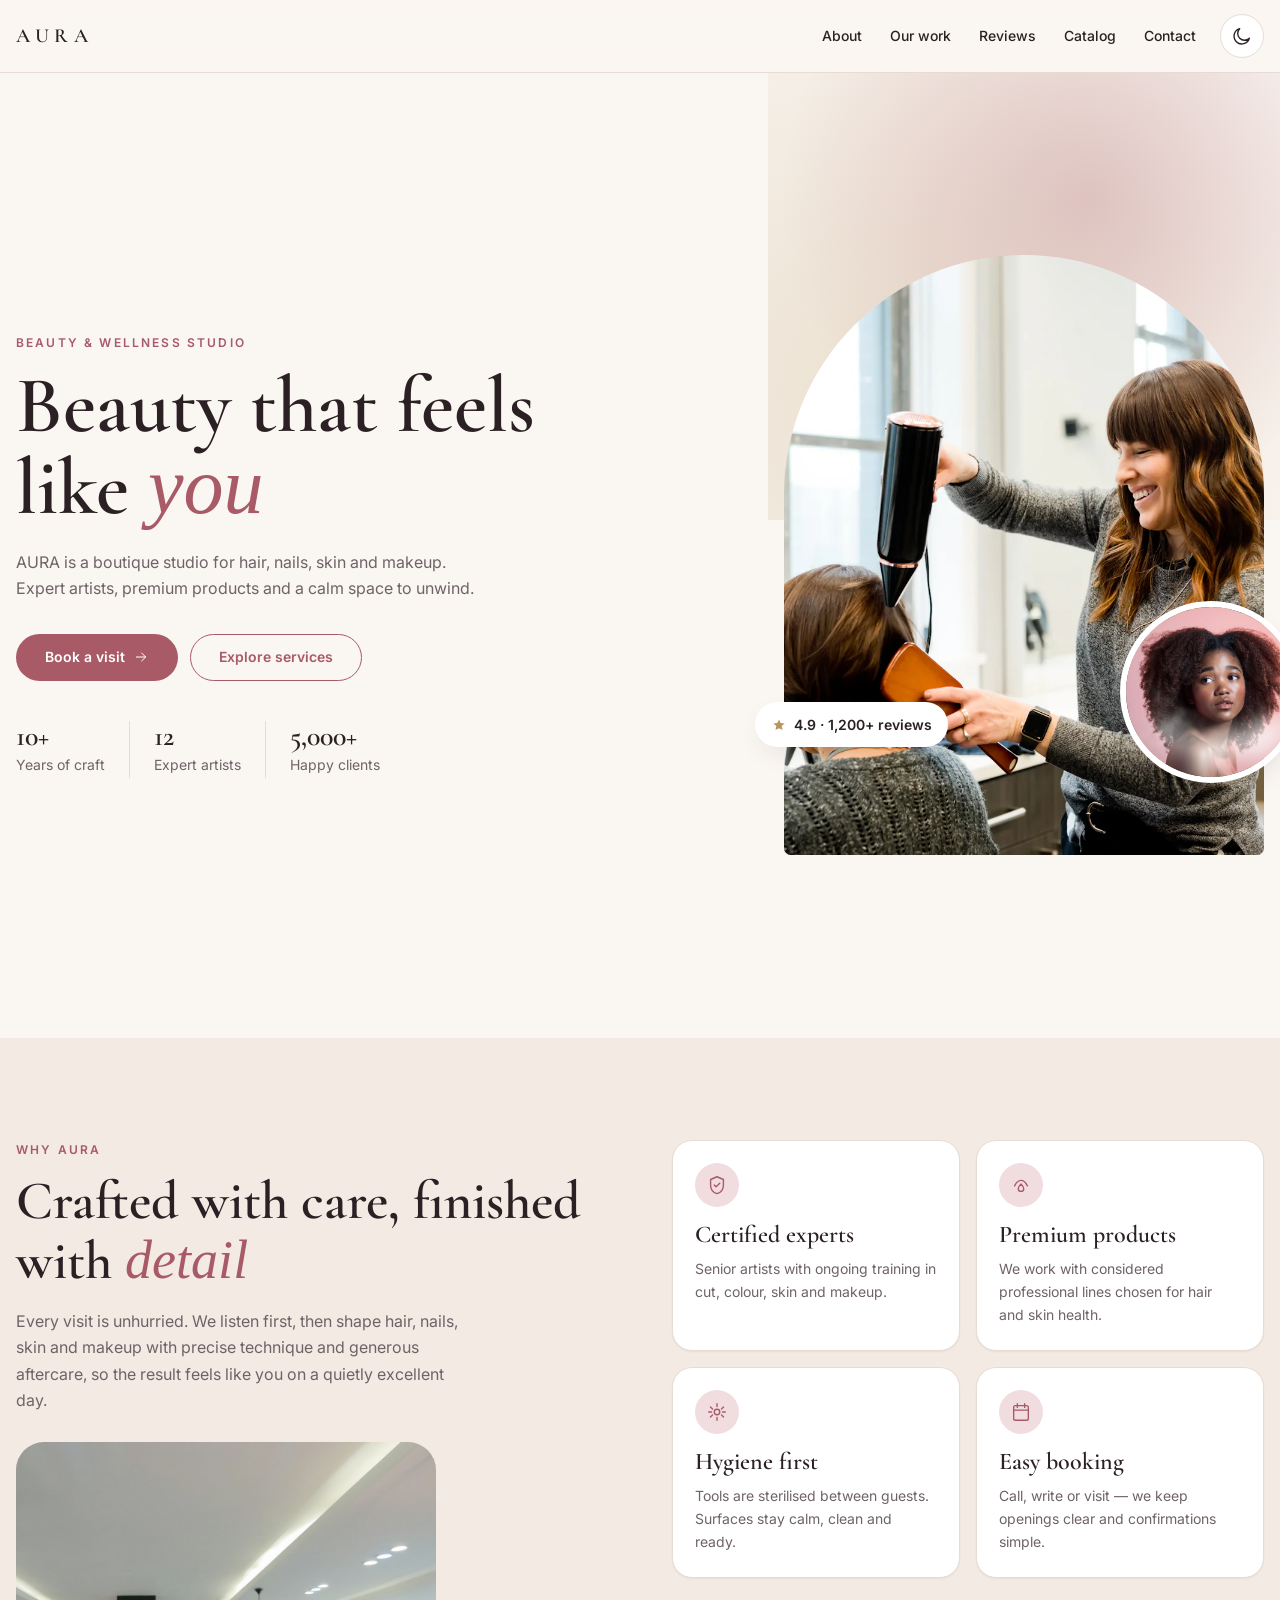
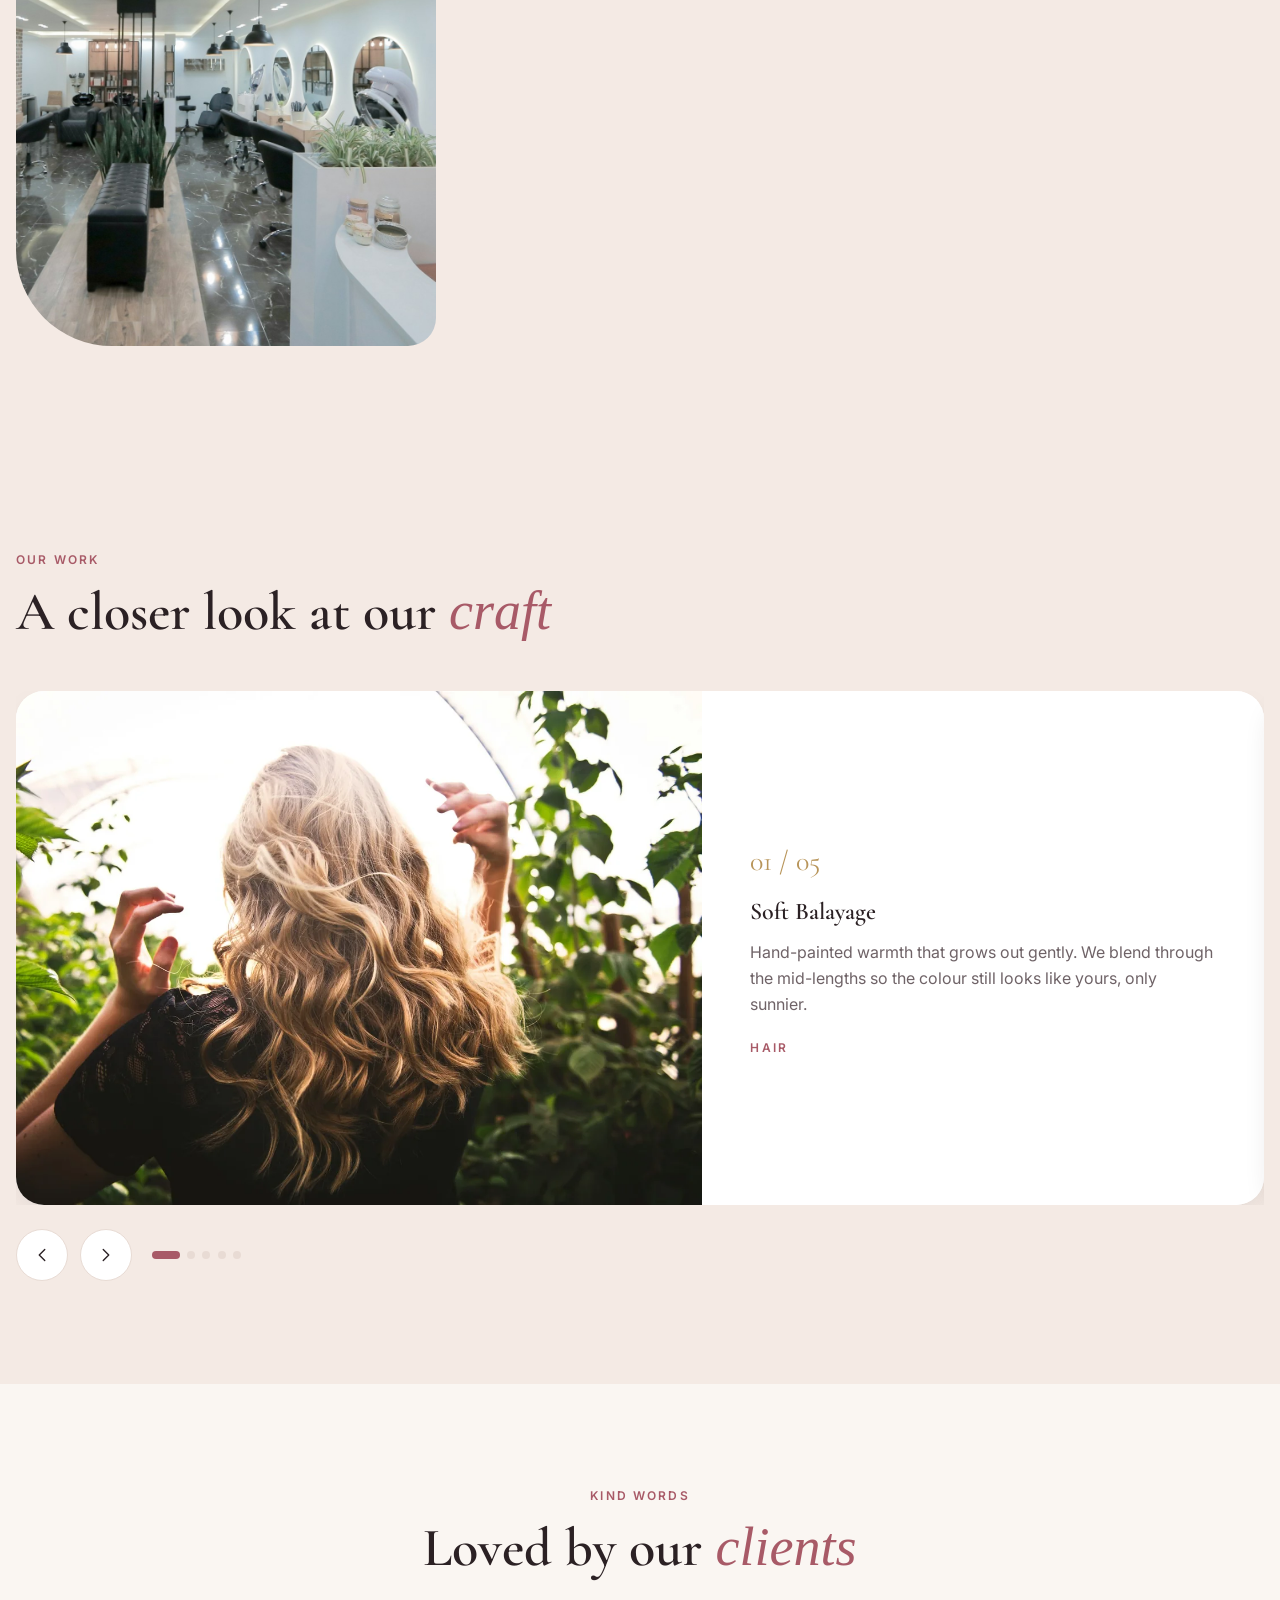
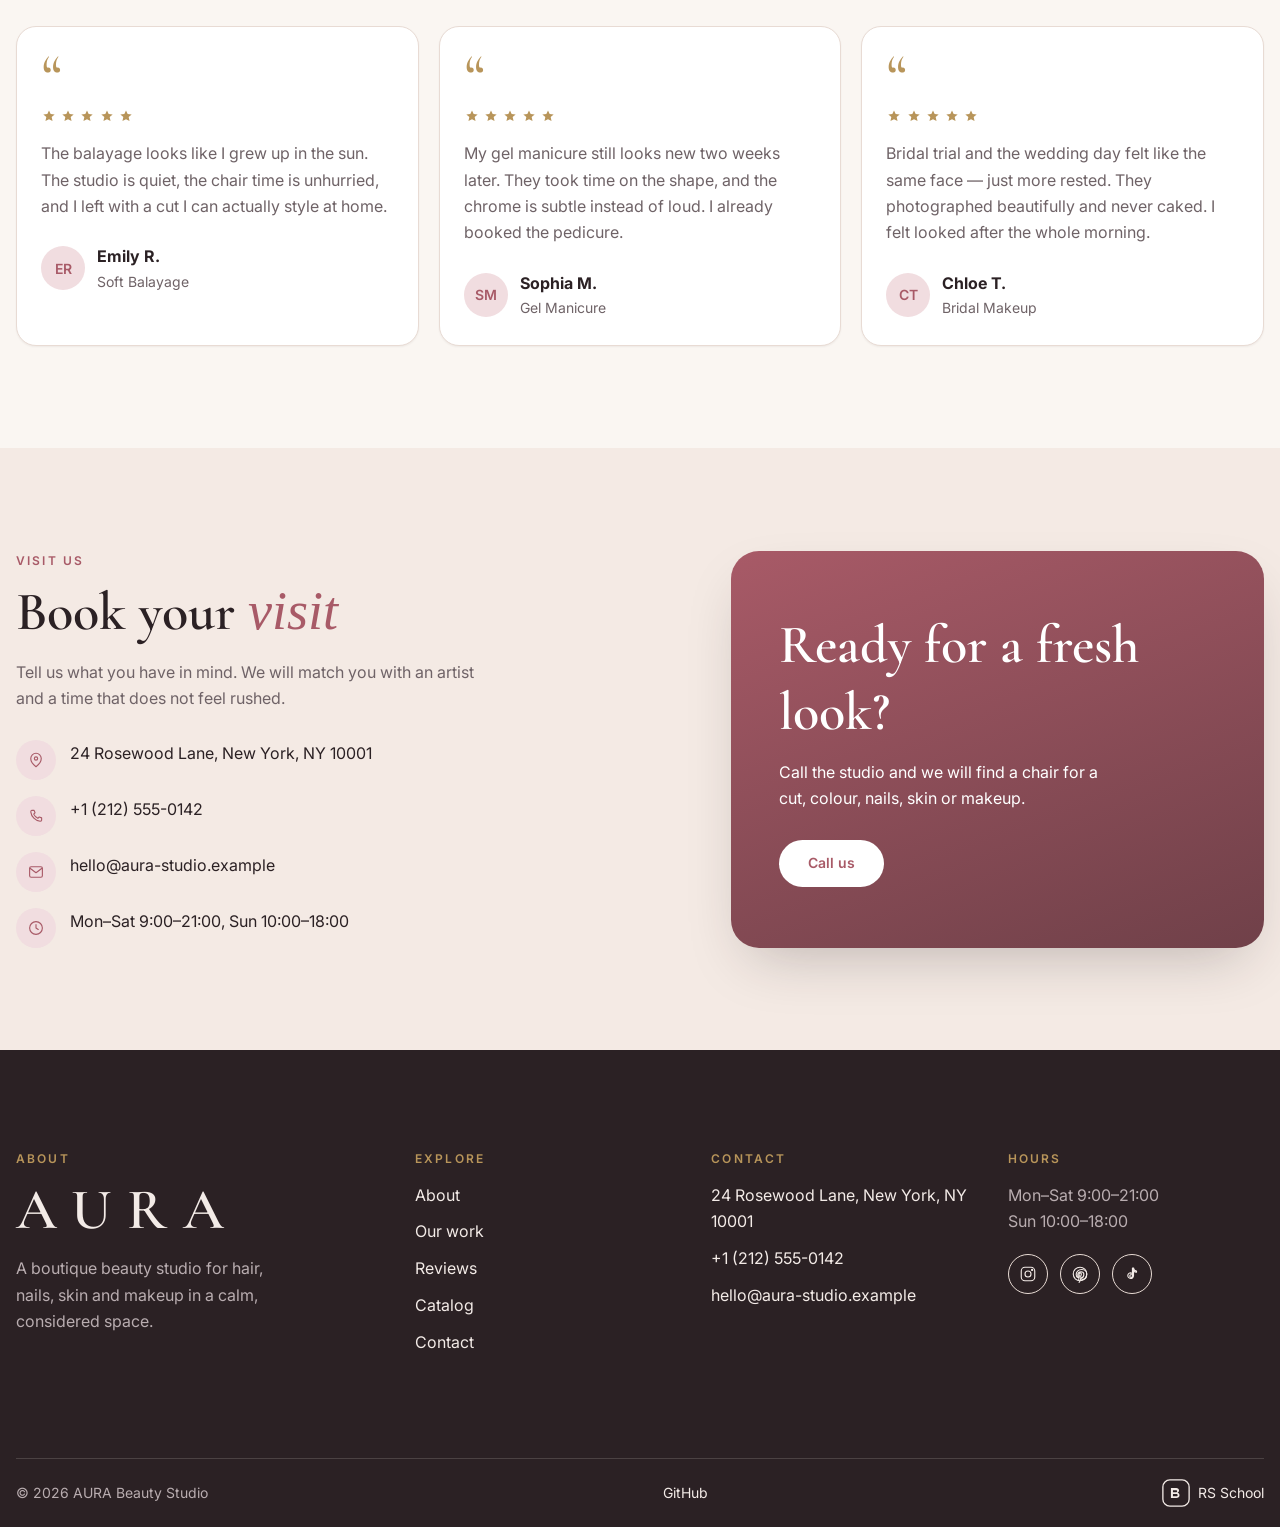
==== commit 7fa5319d: "feat: add reviews and contacts sections" ====
--- a/index.html
+++ b/index.html
@@ -249,6 +249,118 @@
           </div>
         </div>
       </section>
+
+      <section class="reviews" id="reviews" aria-labelledby="reviews-title">
+        <div class="container">
+          <header class="section-head section-head--center">
+            <p class="eyebrow">Kind words</p>
+            <h2 id="reviews-title">Loved by our <em>clients</em></h2>
+          </header>
+          <ul class="reviews__list">
+            <li>
+              <article class="review">
+                <p class="review__quote" aria-hidden="true">“</p>
+                <p class="review__stars" role="img" aria-label="5 out of 5 stars">
+                  <svg viewBox="0 0 24 24" fill="currentColor" aria-hidden="true"><path d="M12 3.6 14.5 9l6 .6-4.5 4 1.3 5.9L12 16.8 6.7 19.5 8 13.6 3.5 9.6l6-.6L12 3.6z"></path></svg>
+                  <svg viewBox="0 0 24 24" fill="currentColor" aria-hidden="true"><path d="M12 3.6 14.5 9l6 .6-4.5 4 1.3 5.9L12 16.8 6.7 19.5 8 13.6 3.5 9.6l6-.6L12 3.6z"></path></svg>
+                  <svg viewBox="0 0 24 24" fill="currentColor" aria-hidden="true"><path d="M12 3.6 14.5 9l6 .6-4.5 4 1.3 5.9L12 16.8 6.7 19.5 8 13.6 3.5 9.6l6-.6L12 3.6z"></path></svg>
+                  <svg viewBox="0 0 24 24" fill="currentColor" aria-hidden="true"><path d="M12 3.6 14.5 9l6 .6-4.5 4 1.3 5.9L12 16.8 6.7 19.5 8 13.6 3.5 9.6l6-.6L12 3.6z"></path></svg>
+                  <svg viewBox="0 0 24 24" fill="currentColor" aria-hidden="true"><path d="M12 3.6 14.5 9l6 .6-4.5 4 1.3 5.9L12 16.8 6.7 19.5 8 13.6 3.5 9.6l6-.6L12 3.6z"></path></svg>
+                </p>
+                <p class="review__text">The balayage looks like I grew up in the sun. The studio is quiet, the chair time is unhurried, and I left with a cut I can actually style at home.</p>
+                <div class="review__author">
+                  <span class="review__avatar" aria-hidden="true">ER</span>
+                  <span>
+                    <strong>Emily R.</strong>
+                    <span>Soft Balayage</span>
+                  </span>
+                </div>
+              </article>
+            </li>
+            <li>
+              <article class="review">
+                <p class="review__quote" aria-hidden="true">“</p>
+                <p class="review__stars" role="img" aria-label="5 out of 5 stars">
+                  <svg viewBox="0 0 24 24" fill="currentColor" aria-hidden="true"><path d="M12 3.6 14.5 9l6 .6-4.5 4 1.3 5.9L12 16.8 6.7 19.5 8 13.6 3.5 9.6l6-.6L12 3.6z"></path></svg>
+                  <svg viewBox="0 0 24 24" fill="currentColor" aria-hidden="true"><path d="M12 3.6 14.5 9l6 .6-4.5 4 1.3 5.9L12 16.8 6.7 19.5 8 13.6 3.5 9.6l6-.6L12 3.6z"></path></svg>
+                  <svg viewBox="0 0 24 24" fill="currentColor" aria-hidden="true"><path d="M12 3.6 14.5 9l6 .6-4.5 4 1.3 5.9L12 16.8 6.7 19.5 8 13.6 3.5 9.6l6-.6L12 3.6z"></path></svg>
+                  <svg viewBox="0 0 24 24" fill="currentColor" aria-hidden="true"><path d="M12 3.6 14.5 9l6 .6-4.5 4 1.3 5.9L12 16.8 6.7 19.5 8 13.6 3.5 9.6l6-.6L12 3.6z"></path></svg>
+                  <svg viewBox="0 0 24 24" fill="currentColor" aria-hidden="true"><path d="M12 3.6 14.5 9l6 .6-4.5 4 1.3 5.9L12 16.8 6.7 19.5 8 13.6 3.5 9.6l6-.6L12 3.6z"></path></svg>
+                </p>
+                <p class="review__text">My gel manicure still looks new two weeks later. They took time on the shape, and the chrome is subtle instead of loud. I already booked the pedicure.</p>
+                <div class="review__author">
+                  <span class="review__avatar" aria-hidden="true">SM</span>
+                  <span>
+                    <strong>Sophia M.</strong>
+                    <span>Gel Manicure</span>
+                  </span>
+                </div>
+              </article>
+            </li>
+            <li>
+              <article class="review">
+                <p class="review__quote" aria-hidden="true">“</p>
+                <p class="review__stars" role="img" aria-label="5 out of 5 stars">
+                  <svg viewBox="0 0 24 24" fill="currentColor" aria-hidden="true"><path d="M12 3.6 14.5 9l6 .6-4.5 4 1.3 5.9L12 16.8 6.7 19.5 8 13.6 3.5 9.6l6-.6L12 3.6z"></path></svg>
+                  <svg viewBox="0 0 24 24" fill="currentColor" aria-hidden="true"><path d="M12 3.6 14.5 9l6 .6-4.5 4 1.3 5.9L12 16.8 6.7 19.5 8 13.6 3.5 9.6l6-.6L12 3.6z"></path></svg>
+                  <svg viewBox="0 0 24 24" fill="currentColor" aria-hidden="true"><path d="M12 3.6 14.5 9l6 .6-4.5 4 1.3 5.9L12 16.8 6.7 19.5 8 13.6 3.5 9.6l6-.6L12 3.6z"></path></svg>
+                  <svg viewBox="0 0 24 24" fill="currentColor" aria-hidden="true"><path d="M12 3.6 14.5 9l6 .6-4.5 4 1.3 5.9L12 16.8 6.7 19.5 8 13.6 3.5 9.6l6-.6L12 3.6z"></path></svg>
+                  <svg viewBox="0 0 24 24" fill="currentColor" aria-hidden="true"><path d="M12 3.6 14.5 9l6 .6-4.5 4 1.3 5.9L12 16.8 6.7 19.5 8 13.6 3.5 9.6l6-.6L12 3.6z"></path></svg>
+                </p>
+                <p class="review__text">Bridal trial and the wedding day felt like the same face — just more rested. They photographed beautifully and never caked. I felt looked after the whole morning.</p>
+                <div class="review__author">
+                  <span class="review__avatar" aria-hidden="true">CT</span>
+                  <span>
+                    <strong>Chloe T.</strong>
+                    <span>Bridal Makeup</span>
+                  </span>
+                </div>
+              </article>
+            </li>
+          </ul>
+        </div>
+      </section>
+
+      <section class="contact" id="contact" aria-labelledby="contact-title">
+        <div class="container contact__inner">
+          <div class="contact__info">
+            <p class="eyebrow">Visit us</p>
+            <h2 id="contact-title">Book your <em>visit</em></h2>
+            <p class="contact__lead">Tell us what you have in mind. We will match you with an artist and a time that does not feel rushed.</p>
+            <ul class="contact__list">
+              <li>
+                <span class="contact__icon" aria-hidden="true">
+                  <svg viewBox="0 0 24 24" fill="none" stroke="currentColor" stroke-width="1.5" stroke-linecap="round" stroke-linejoin="round"><path d="M12 21s7-5.4 7-11a7 7 0 1 0-14 0c0 5.6 7 11 7 11z"></path><circle cx="12" cy="10" r="2.2"></circle></svg>
+                </span>
+                <a href="https://www.google.com/maps/search/?api=1&query=24+Rosewood+Lane+New+York+NY+10001" target="_blank" rel="noopener noreferrer">24 Rosewood Lane, New York, NY 10001</a>
+              </li>
+              <li>
+                <span class="contact__icon" aria-hidden="true">
+                  <svg viewBox="0 0 24 24" fill="none" stroke="currentColor" stroke-width="1.5" stroke-linecap="round" stroke-linejoin="round"><path d="M6.5 4.5h3l1.2 3.2-1.8 1.8a12 12 0 0 0 5.6 5.6l1.8-1.8 3.2 1.2v3A2 2 0 0 1 17.5 19 14.5 14.5 0 0 1 5 6.5a2 2 0 0 1 1.5-2z"></path></svg>
+                </span>
+                <a href="tel:+12125550142">+1 (212) 555-0142</a>
+              </li>
+              <li>
+                <span class="contact__icon" aria-hidden="true">
+                  <svg viewBox="0 0 24 24" fill="none" stroke="currentColor" stroke-width="1.5" stroke-linecap="round" stroke-linejoin="round"><rect x="3.5" y="5" width="17" height="14" rx="2"></rect><path d="m4 7 8 6 8-6"></path></svg>
+                </span>
+                <a href="mailto:hello@aura-studio.example">hello@aura-studio.example</a>
+              </li>
+              <li>
+                <span class="contact__icon" aria-hidden="true">
+                  <svg viewBox="0 0 24 24" fill="none" stroke="currentColor" stroke-width="1.5" stroke-linecap="round" stroke-linejoin="round"><circle cx="12" cy="12" r="8.5"></circle><path d="M12 7.5V12l3 2"></path></svg>
+                </span>
+                <p>Mon–Sat 9:00–21:00, Sun 10:00–18:00</p>
+              </li>
+            </ul>
+          </div>
+          <div class="invite">
+            <h3 class="invite__title">Ready for a fresh look?</h3>
+            <p class="invite__text">Call the studio and we will find a chair for a cut, colour, nails, skin or makeup.</p>
+            <a class="btn btn--invite" href="tel:+12125550142">Call us</a>
+          </div>
+        </div>
+      </section>
     </main>
 
     <footer class="footer">
--- a/css/pages/home.css
+++ b/css/pages/home.css
@@ -432,3 +432,199 @@
     grid-template-columns: 1fr;
   }
 }
+
+.section-head--center {
+  text-align: center;
+}
+
+.reviews {
+  padding-block: var(--space-section);
+  scroll-margin-top: var(--header-height);
+}
+
+.reviews__list {
+  display: grid;
+  grid-template-columns: repeat(3, minmax(0, 1fr));
+  gap: 1.25rem;
+}
+
+.review {
+  position: relative;
+  height: 100%;
+  padding: 1.75rem 1.5rem 1.6rem;
+  background-color: var(--color-surface);
+  border: 1px solid var(--color-border);
+  border-radius: var(--radius-md);
+  box-shadow: var(--shadow-sm);
+}
+
+.review__quote {
+  margin: 0;
+  font-family: var(--font-serif);
+  font-size: 4rem;
+  line-height: 0.7;
+  color: var(--color-gold);
+}
+
+.review__stars {
+  display: flex;
+  gap: 0.2rem;
+  margin: 0.5rem 0 1rem;
+  color: var(--color-gold);
+}
+
+.review__stars svg {
+  width: 16px;
+  height: 16px;
+}
+
+.review__text {
+  margin: 0 0 1.5rem;
+  color: var(--color-text-muted);
+}
+
+.review__author {
+  display: flex;
+  align-items: center;
+  gap: 0.75rem;
+}
+
+.review__avatar {
+  display: inline-flex;
+  align-items: center;
+  justify-content: center;
+  width: 44px;
+  height: 44px;
+  border-radius: var(--radius-pill);
+  background-color: var(--color-accent-soft);
+  color: var(--color-accent);
+  font-size: var(--font-size-sm);
+  font-weight: 600;
+}
+
+.review__author strong {
+  display: block;
+}
+
+.review__author span span {
+  display: block;
+  font-size: var(--font-size-sm);
+  color: var(--color-text-muted);
+}
+
+.contact {
+  background-color: var(--color-surface-alt);
+  padding-block: var(--space-section);
+  scroll-margin-top: var(--header-height);
+}
+
+.contact__inner {
+  display: grid;
+  grid-template-columns: 1.1fr 0.9fr;
+  gap: clamp(2rem, 5vw, 4rem);
+  align-items: stretch;
+}
+
+.contact h2 {
+  margin: 0 0 1rem;
+}
+
+.contact h2 em {
+  font-style: italic;
+  font-weight: 500;
+  color: var(--color-accent);
+}
+
+.contact__lead {
+  margin: 0 0 1.75rem;
+  max-width: 46ch;
+  color: var(--color-text-muted);
+}
+
+.contact__list {
+  display: grid;
+  gap: 1rem;
+}
+
+.contact__list li {
+  display: flex;
+  gap: 0.85rem;
+  align-items: flex-start;
+  min-width: 0;
+}
+
+.contact__list a,
+.contact__list p {
+  min-width: 0;
+  text-decoration: none;
+}
+
+.contact__list a:hover {
+  color: var(--color-accent);
+}
+
+.contact__icon {
+  display: inline-flex;
+  align-items: center;
+  justify-content: center;
+  flex-shrink: 0;
+  width: 40px;
+  height: 40px;
+  border-radius: var(--radius-pill);
+  background-color: var(--color-accent-soft);
+  color: var(--color-accent);
+}
+
+.contact__icon svg {
+  width: 18px;
+  height: 18px;
+}
+
+.invite {
+  display: flex;
+  flex-direction: column;
+  justify-content: center;
+  padding: clamp(1.75rem, 4vw, 3rem);
+  border-radius: var(--radius-lg);
+  background: linear-gradient(
+    160deg,
+    var(--color-accent) 0%,
+    color-mix(in srgb, var(--color-accent) 55%, var(--color-text)) 100%
+  );
+  color: var(--color-on-accent);
+  box-shadow: var(--shadow-lg);
+}
+
+.invite__title {
+  margin: 0 0 0.75rem;
+  font-size: var(--font-size-h2);
+  color: inherit;
+}
+
+.invite__text {
+  margin: 0 0 1.75rem;
+  max-width: 32ch;
+}
+
+.btn--invite {
+  align-self: flex-start;
+  background-color: var(--color-surface);
+  color: var(--color-accent);
+}
+
+.btn--invite:hover {
+  background-color: var(--color-surface-alt);
+  box-shadow: var(--shadow-md);
+}
+
+@media (max-width: 1024px) {
+  .reviews__list {
+    grid-template-columns: 1fr;
+  }
+}
+
+@media (max-width: 768px) {
+  .contact__inner {
+    grid-template-columns: 1fr;
+  }
+}
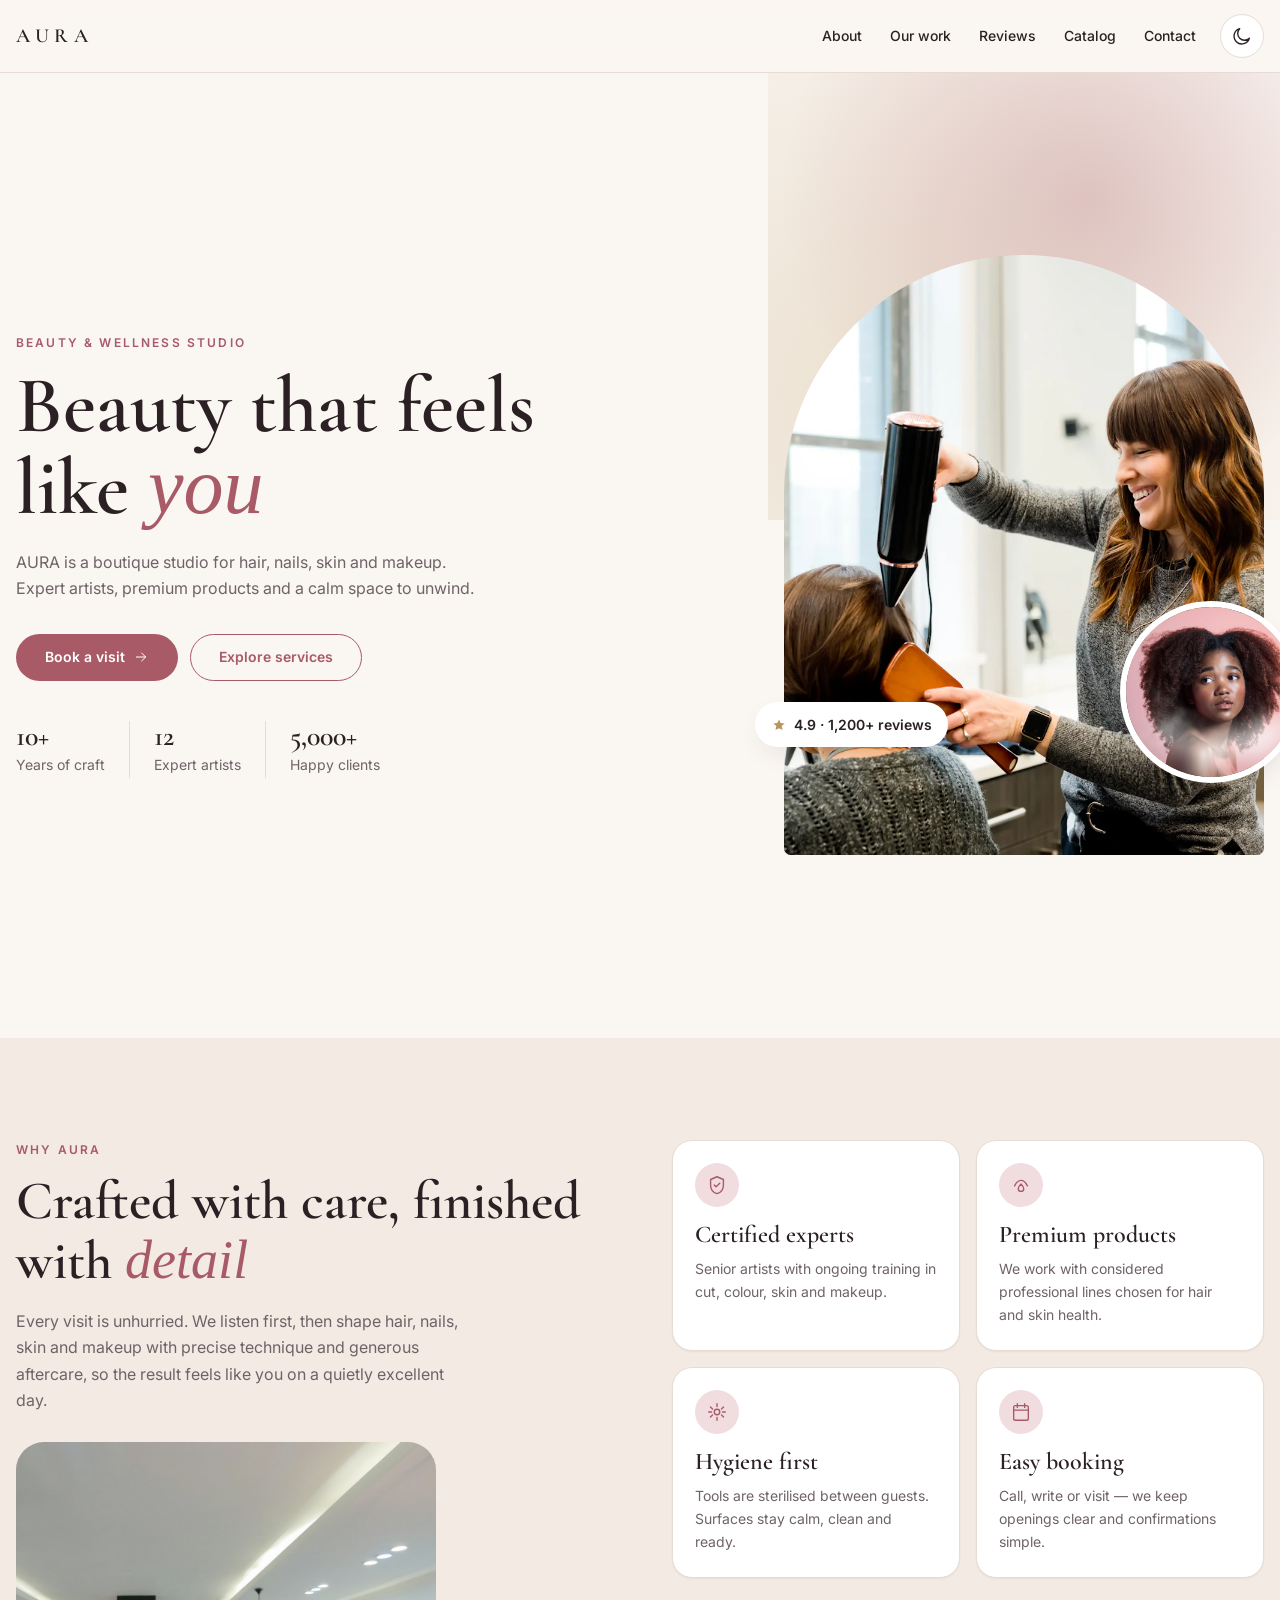
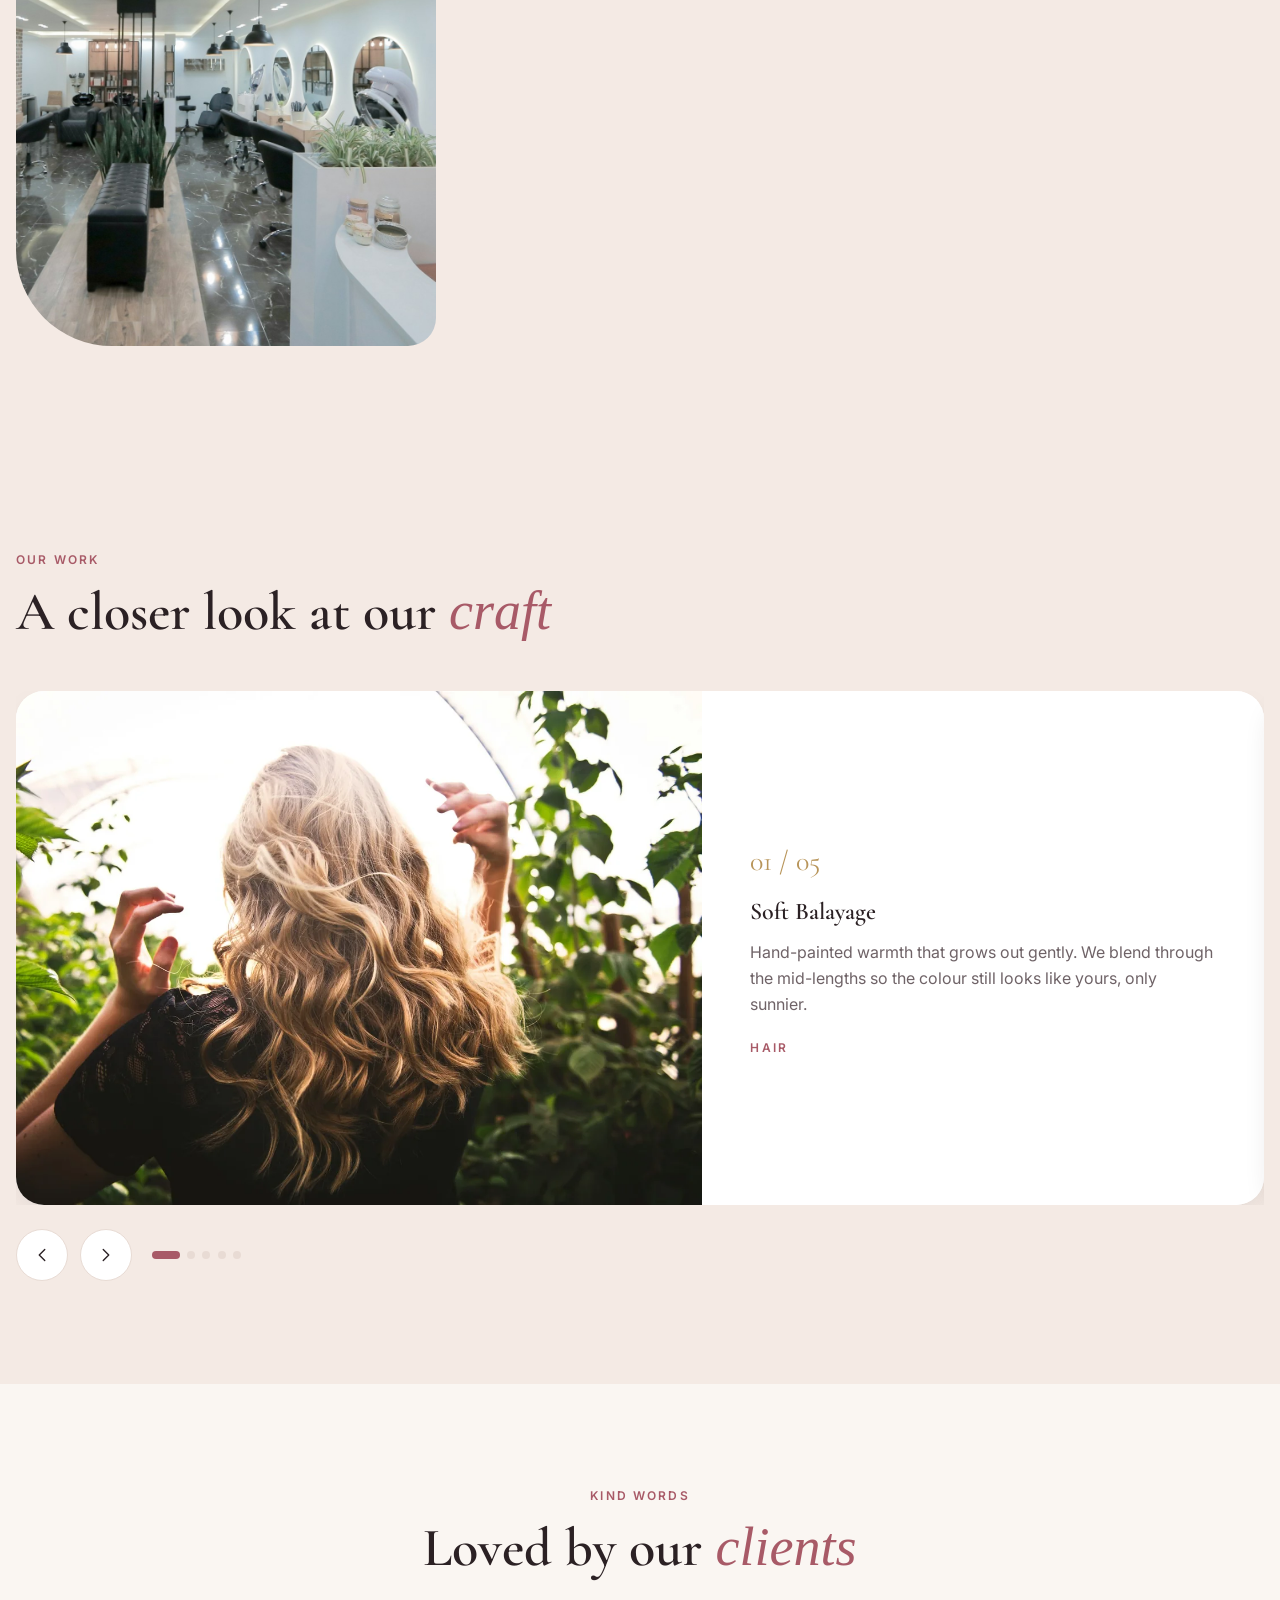
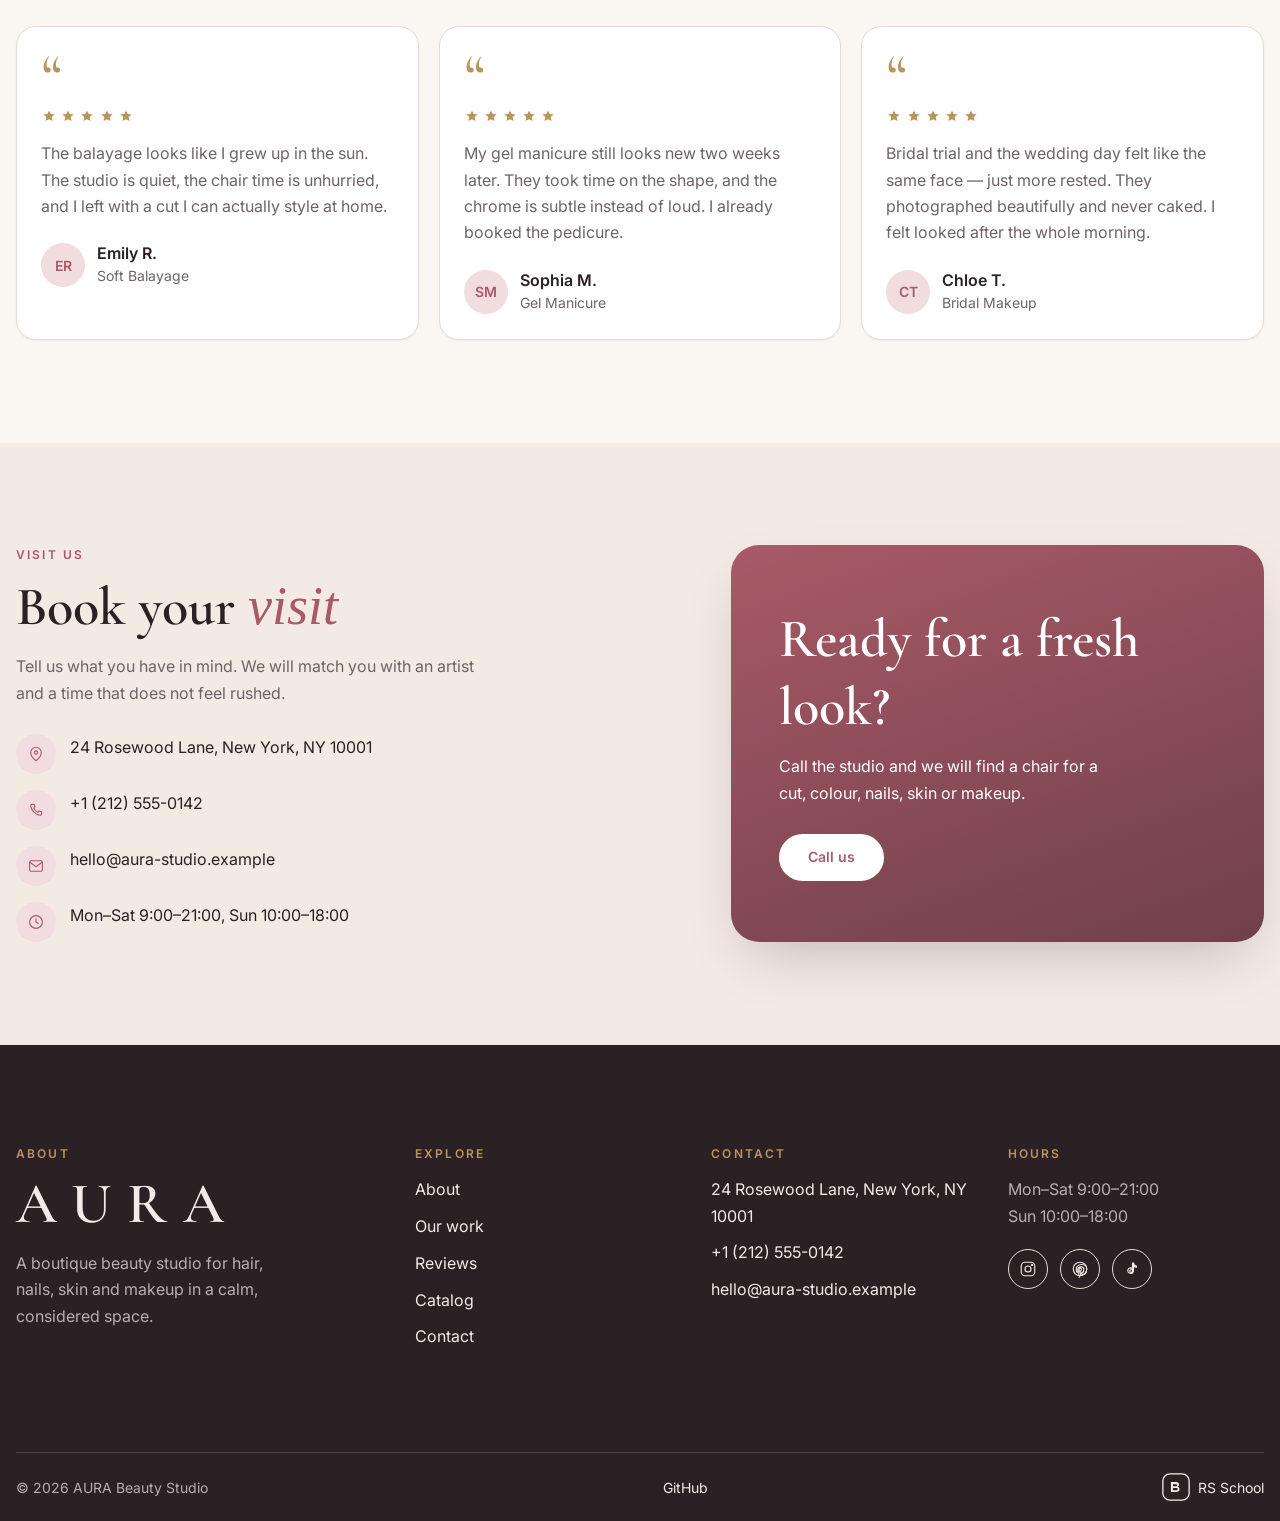
==== commit 055b38d0: "fix: pass W3C validation on both pages" ====
--- a/index.html
+++ b/index.html
@@ -15,6 +15,7 @@
     <link rel="stylesheet" href="./css/layout.css">
     <link rel="stylesheet" href="./css/components.css">
     <link rel="stylesheet" href="./css/pages/home.css">
+    <link rel="stylesheet" href="./css/responsive.css">
   </head>
   <body>
     <header class="header">
@@ -167,7 +168,7 @@
             <p class="eyebrow">Our work</p>
             <h2 id="work-title">A closer look at our <em>craft</em></h2>
           </header>
-          <div class="slider" data-slider aria-roledescription="carousel" aria-label="Our work">
+          <div class="slider" data-slider role="region" aria-roledescription="carousel" aria-label="Our work">
             <div class="slider__viewport">
               <ul class="slider__track">
                 <li class="slider__slide">
@@ -270,10 +271,10 @@
                 <p class="review__text">The balayage looks like I grew up in the sun. The studio is quiet, the chair time is unhurried, and I left with a cut I can actually style at home.</p>
                 <div class="review__author">
                   <span class="review__avatar" aria-hidden="true">ER</span>
-                  <span>
-                    <strong>Emily R.</strong>
-                    <span>Soft Balayage</span>
-                  </span>
+                  <div>
+                    <h3 class="review__name">Emily R.</h3>
+                    <p class="review__service">Soft Balayage</p>
+                  </div>
                 </div>
               </article>
             </li>
@@ -290,10 +291,10 @@
                 <p class="review__text">My gel manicure still looks new two weeks later. They took time on the shape, and the chrome is subtle instead of loud. I already booked the pedicure.</p>
                 <div class="review__author">
                   <span class="review__avatar" aria-hidden="true">SM</span>
-                  <span>
-                    <strong>Sophia M.</strong>
-                    <span>Gel Manicure</span>
-                  </span>
+                  <div>
+                    <h3 class="review__name">Sophia M.</h3>
+                    <p class="review__service">Gel Manicure</p>
+                  </div>
                 </div>
               </article>
             </li>
@@ -310,10 +311,10 @@
                 <p class="review__text">Bridal trial and the wedding day felt like the same face — just more rested. They photographed beautifully and never caked. I felt looked after the whole morning.</p>
                 <div class="review__author">
                   <span class="review__avatar" aria-hidden="true">CT</span>
-                  <span>
-                    <strong>Chloe T.</strong>
-                    <span>Bridal Makeup</span>
-                  </span>
+                  <div>
+                    <h3 class="review__name">Chloe T.</h3>
+                    <p class="review__service">Bridal Makeup</p>
+                  </div>
                 </div>
               </article>
             </li>
--- a/css/base.css
+++ b/css/base.css
@@ -1,5 +1,6 @@
 html {
   scroll-behavior: smooth;
+  overflow-x: clip;
 }
 
 @media (prefers-reduced-motion: reduce) {
@@ -15,6 +16,7 @@
   font-size: var(--font-size-body);
   line-height: var(--line-height-body);
   min-width: 0;
+  overflow-x: clip;
   transition:
     background-color var(--transition),
     color var(--transition);
--- a/css/components.css
+++ b/css/components.css
@@ -144,12 +144,191 @@
   transform: rotate(-45deg);
 }
 
+.card {
+  min-width: 0;
+  cursor: pointer;
+  background-color: var(--color-surface);
+  border-radius: var(--radius-md);
+  overflow: hidden;
+  box-shadow: var(--shadow-sm);
+  transition:
+    transform var(--transition),
+    box-shadow var(--transition);
+}
+
+.card:hover {
+  transform: translateY(-4px);
+  box-shadow: var(--shadow-md);
+}
+
+.card__media {
+  position: relative;
+  overflow: hidden;
+}
+
+.card__img {
+  width: 100%;
+  aspect-ratio: 4 / 5;
+  object-fit: cover;
+  filter: var(--image-filter);
+  transition: transform var(--transition);
+}
+
+.card:hover .card__img {
+  transform: scale(1.05);
+}
+
+.card__tag {
+  position: absolute;
+  top: 0.85rem;
+  left: 0.85rem;
+  z-index: 1;
+  padding: 0.35rem 0.75rem;
+  border-radius: var(--radius-pill);
+  background-color: color-mix(in srgb, var(--color-surface) 82%, transparent);
+  font-size: var(--font-size-eyebrow);
+  font-weight: 600;
+  letter-spacing: var(--letter-spacing-eyebrow);
+  text-transform: uppercase;
+}
+
+.card__body {
+  padding: 1.1rem 1.15rem 1.25rem;
+}
+
+.card__title {
+  margin: 0 0 0.4rem;
+}
+
+.card__desc {
+  display: -webkit-box;
+  margin: 0 0 0.9rem;
+  overflow: hidden;
+  -webkit-box-orient: vertical;
+  -webkit-line-clamp: 2;
+  color: var(--color-text-muted);
+  font-size: var(--font-size-sm);
+}
+
+.card__meta {
+  display: flex;
+  justify-content: space-between;
+  align-items: center;
+  gap: 0.75rem;
+  margin: 0;
+  font-size: var(--font-size-sm);
+}
+
+.card__meta span:first-child {
+  color: var(--color-accent);
+  font-weight: 600;
+}
+
+.card__meta span:last-child {
+  display: inline-flex;
+  align-items: center;
+  gap: 0.3rem;
+  color: var(--color-text-muted);
+}
+
+.card__meta svg {
+  width: 14px;
+  height: 14px;
+}
+
+.modal {
+  position: fixed;
+  inset: 0;
+  z-index: 40;
+  display: grid;
+  place-items: center;
+}
+
+.modal[hidden] {
+  display: none;
+}
+
+.modal__backdrop {
+  position: absolute;
+  inset: 0;
+  background-color: var(--color-overlay);
+  backdrop-filter: blur(6px);
+}
+
+.modal__dialog {
+  position: relative;
+  display: grid;
+  grid-template-columns: 0.9fr 1.1fr;
+  width: min(880px, calc(100% - 32px));
+  max-height: 90dvh;
+  overflow: auto;
+  background-color: var(--color-surface);
+  border-radius: var(--radius-lg);
+  box-shadow: var(--shadow-lg);
+}
+
+.modal__close svg {
+  width: 18px;
+  height: 18px;
+}
+
+.modal__photo {
+  width: 100%;
+  height: 100%;
+  min-height: 280px;
+  object-fit: cover;
+  filter: var(--image-filter);
+}
+
+.modal__content {
+  padding: 2rem 1.75rem 1.75rem;
+}
+
+.modal__summary {
+  margin-top: 1.5rem;
+  padding: 1.25rem;
+  border-radius: var(--radius-md);
+  background-color: var(--color-surface-alt);
+}
+
+.modal__price {
+  margin: 0;
+  font-family: var(--font-serif);
+  font-size: 2.25rem;
+}
+
+.tabs {
+  display: flex;
+  gap: 0.5rem;
+  overflow-x: auto;
+  padding-bottom: 0.25rem;
+}
+
+.tabs__btn {
+  flex: 0 0 auto;
+  padding: 0.7rem 1.15rem;
+  border: 1px solid var(--color-border);
+  border-radius: var(--radius-pill);
+  background-color: var(--color-surface);
+  color: var(--color-text);
+  font-weight: 600;
+  cursor: pointer;
+}
+
+.tabs__btn[aria-selected="true"] {
+  background-color: var(--color-accent);
+  border-color: var(--color-accent);
+  color: var(--color-on-accent);
+}
+
 @media (prefers-reduced-motion: reduce) {
   .theme-toggle,
   .theme-toggle__icon,
   .btn,
   .btn__icon,
-  .burger__line {
+  .burger__line,
+  .card,
+  .card__img {
     transition: none;
   }
 }
--- a/css/pages/home.css
+++ b/css/pages/home.css
@@ -502,12 +502,16 @@
   font-weight: 600;
 }
 
-.review__author strong {
-  display: block;
-}
-
-.review__author span span {
-  display: block;
+.review__name {
+  margin: 0;
+  font-family: var(--font-sans);
+  font-size: 1rem;
+  font-weight: 600;
+  line-height: 1.3;
+}
+
+.review__service {
+  margin: 0;
   font-size: var(--font-size-sm);
   color: var(--color-text-muted);
 }
--- a/css/responsive.css
+++ b/css/responsive.css
@@ -0,0 +1,50 @@
+@media (max-width: 768px) {
+  .container {
+    width: min(100% - 1.5rem, var(--container-max));
+  }
+
+  .header__inner {
+    gap: 0.75rem;
+  }
+
+  .hero__actions {
+    width: 100%;
+  }
+
+  .hero__actions .btn {
+    flex: 1 1 auto;
+  }
+
+  .footer__bar {
+    flex-direction: column;
+    align-items: flex-start;
+  }
+}
+
+@media (max-width: 480px) {
+  .container {
+    width: min(100% - 1.25rem, var(--container-max));
+  }
+
+  .hero__stats {
+    flex-direction: column;
+  }
+
+  .hero__stats li {
+    margin: 0;
+    padding: 0 0 0.85rem;
+    border-right: 0;
+    border-bottom: 1px solid var(--color-border);
+  }
+
+  .hero__stats li:last-child {
+    padding-bottom: 0;
+    border-bottom: 0;
+  }
+
+  .slider__btn {
+    width: 44px;
+    height: 44px;
+  }
+}
+
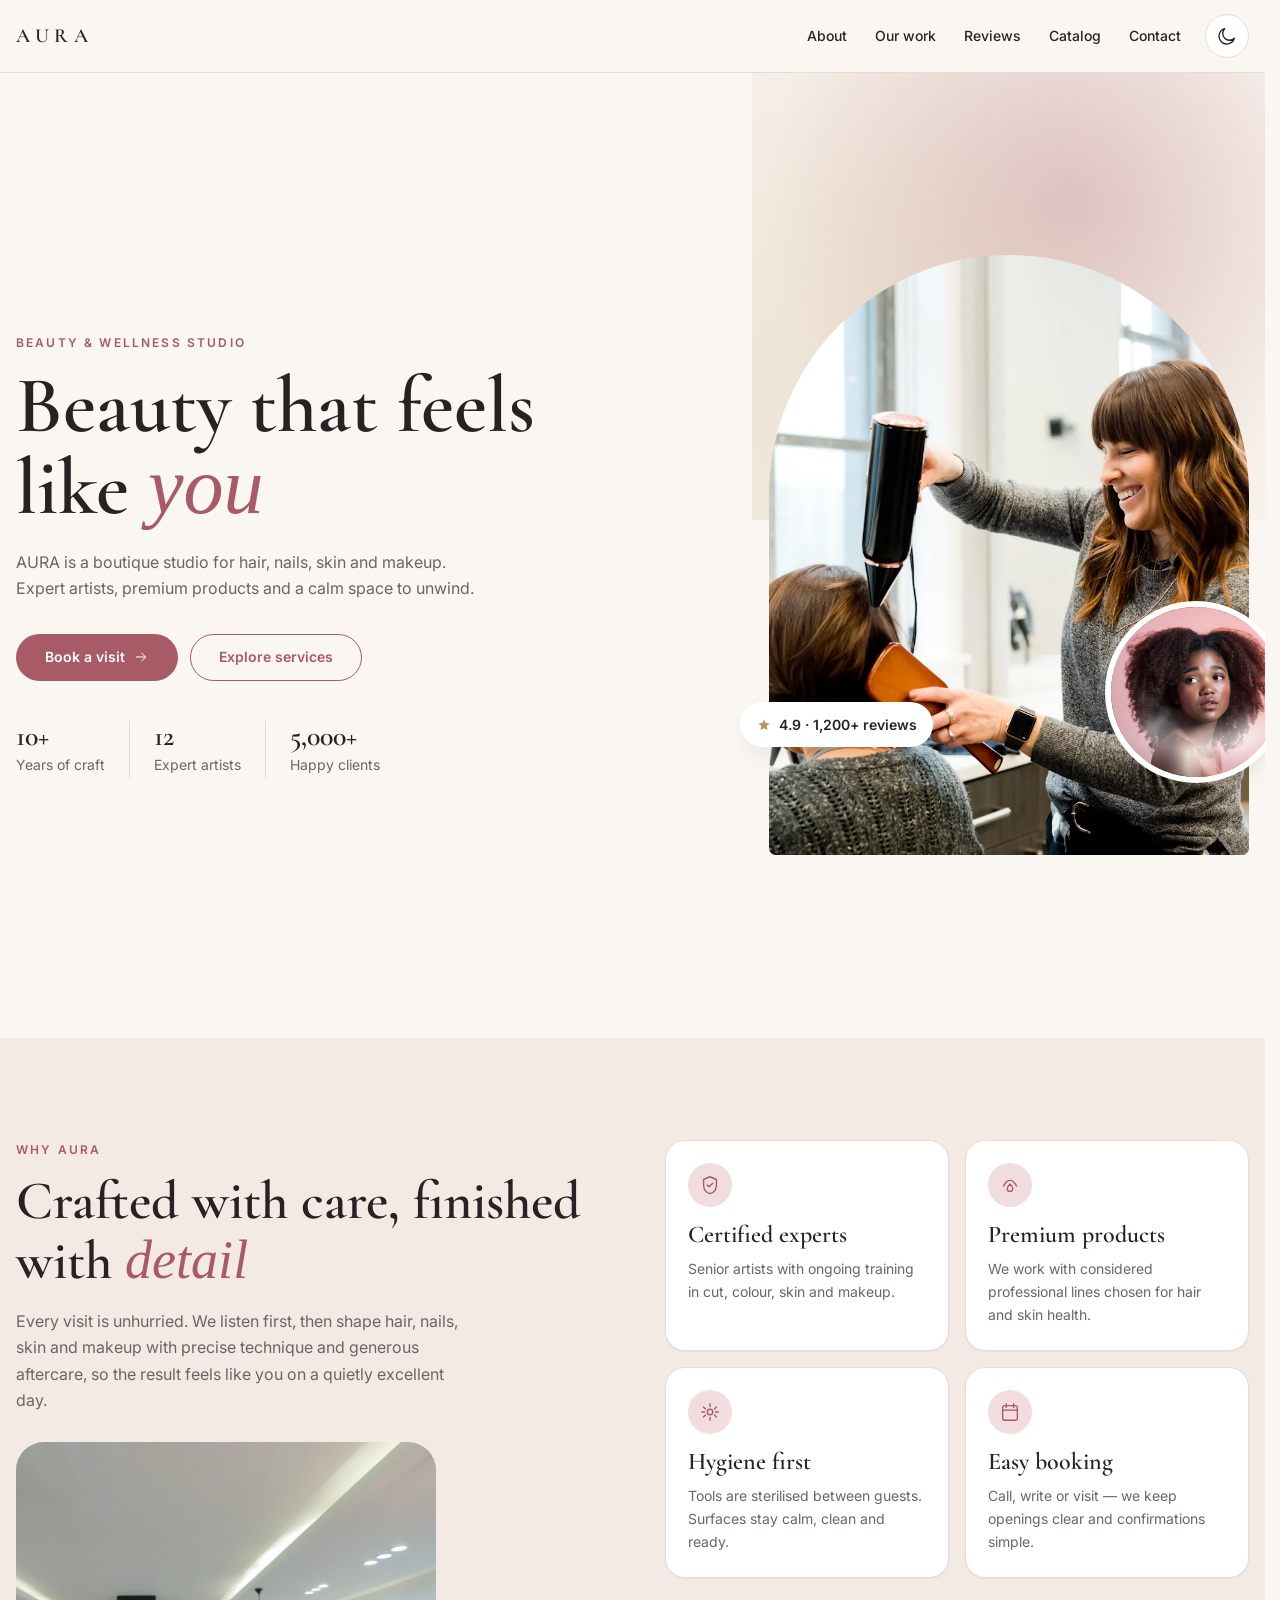
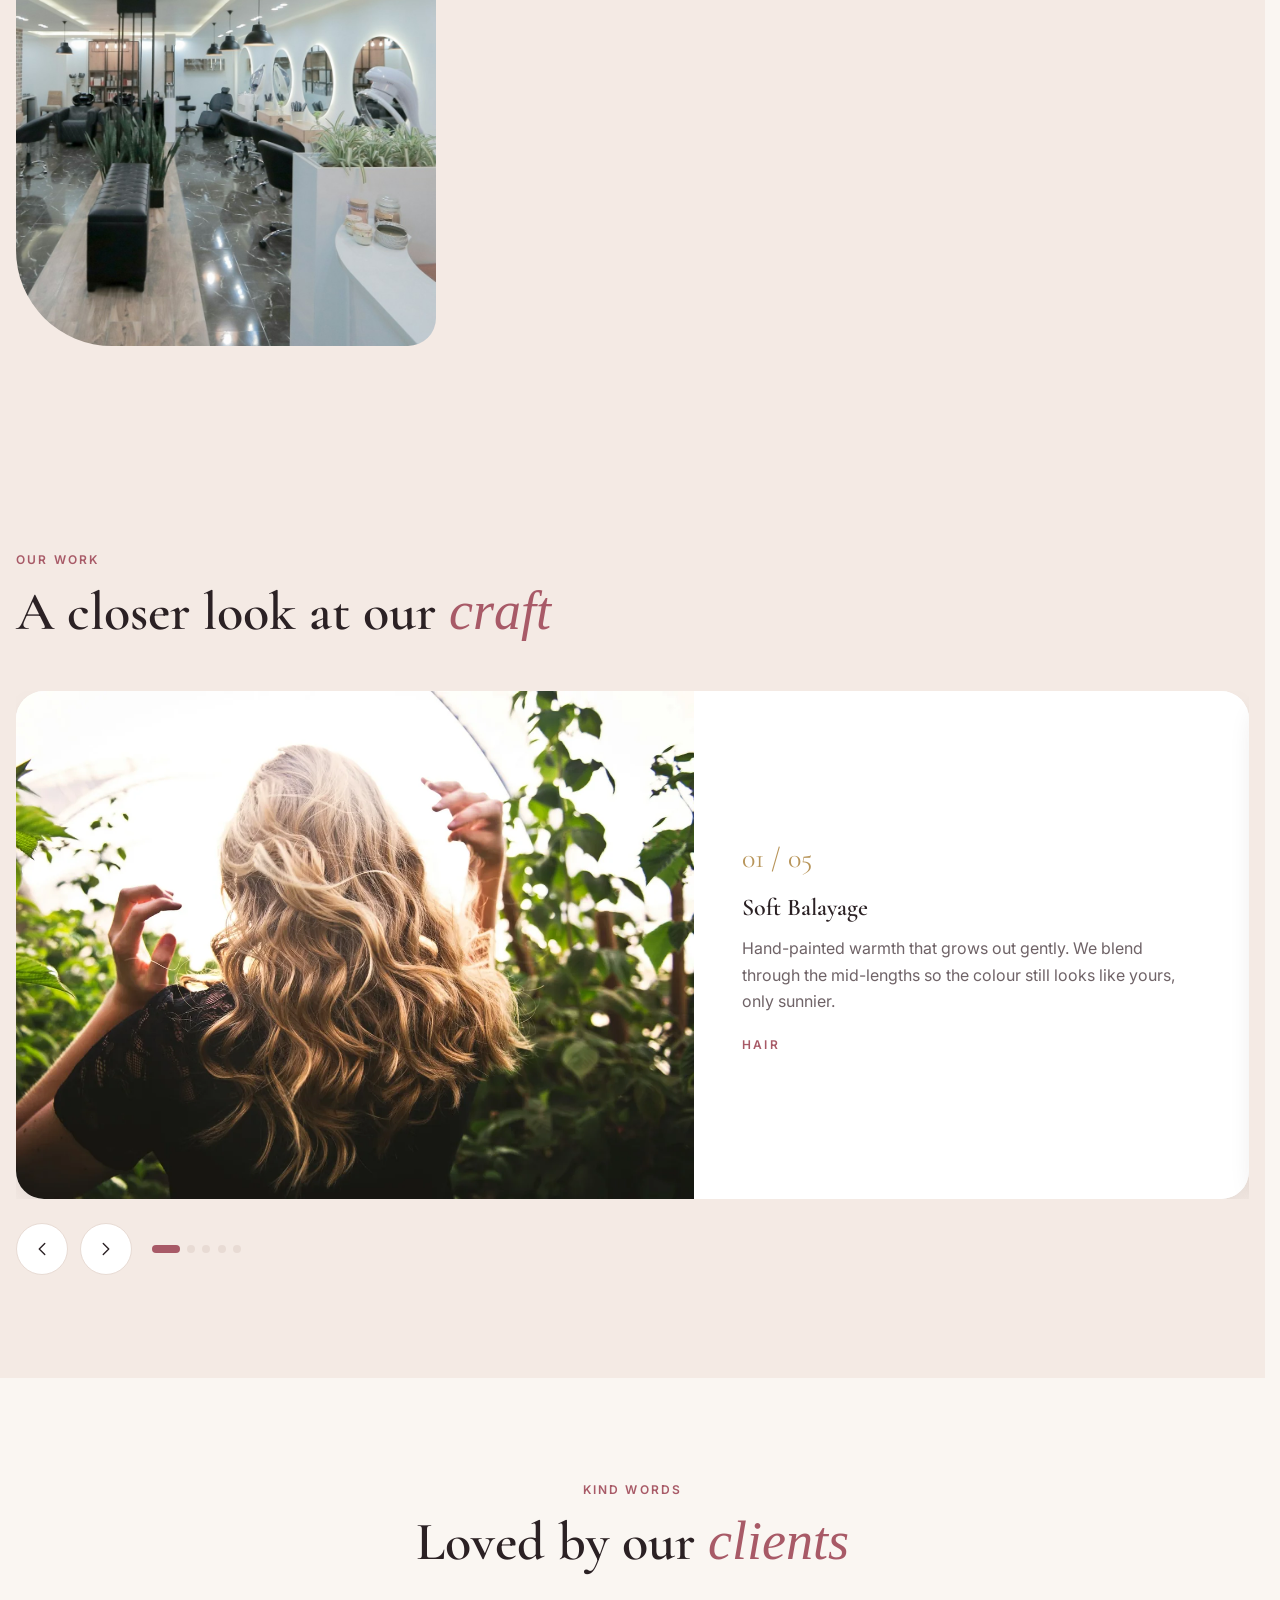
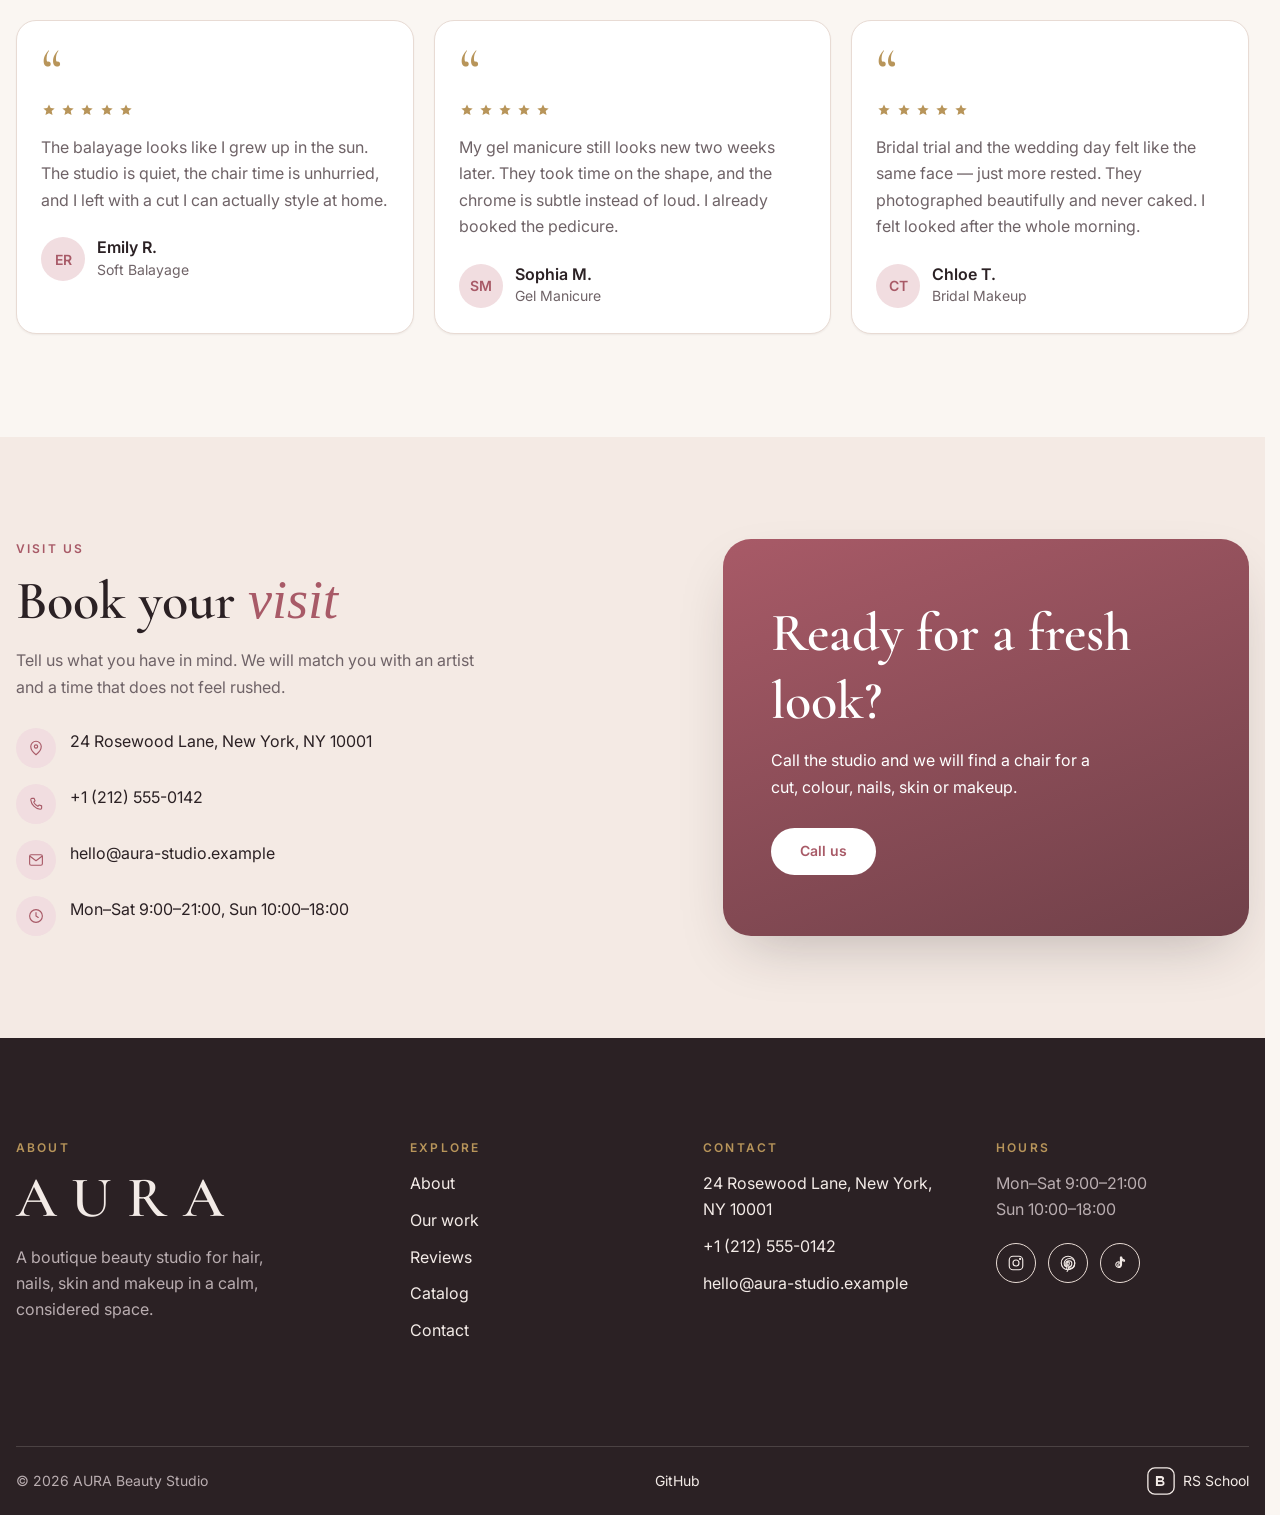
==== commit 3ce958cb: "feat: add burger menu for both pages" ====
--- a/index.html
+++ b/index.html
@@ -40,7 +40,7 @@
               <path d="M20 14.5A8.5 8.5 0 1 1 9.5 4 7 7 0 0 0 20 14.5z"></path>
             </svg>
           </button>
-          <button class="burger" type="button" aria-label="Open menu" aria-expanded="false" aria-controls="mobile-menu">
+          <button class="burger" type="button" data-burger aria-label="Open menu" aria-expanded="false" aria-controls="mobile-menu">
             <span class="burger__line"></span>
             <span class="burger__line"></span>
             <span class="burger__line"></span>
--- a/css/base.css
+++ b/css/base.css
@@ -1,6 +1,11 @@
 html {
   scroll-behavior: smooth;
   overflow-x: clip;
+  scrollbar-gutter: stable;
+}
+
+html.no-scroll {
+  overflow: hidden;
 }
 
 @media (prefers-reduced-motion: reduce) {
--- a/css/layout.css
+++ b/css/layout.css
@@ -212,7 +212,7 @@
     border-color var(--transition);
 }
 
-.footer__social:hover {
+.footer a.footer__social:hover {
   background-color: var(--color-accent);
   border-color: var(--color-accent);
   color: var(--color-on-accent);
--- a/css/components.css
+++ b/css/components.css
@@ -111,8 +111,10 @@
   transform: rotate(90deg) scale(0.6);
 }
 
-.burger {
-  display: none;
+@media (min-width: 769px) {
+  .burger {
+    display: none;
+  }
 }
 
 .burger__line {
@@ -267,6 +269,32 @@
   box-shadow: var(--shadow-lg);
 }
 
+.modal__close {
+  position: absolute;
+  top: 1rem;
+  right: 1rem;
+  z-index: 1;
+  display: inline-flex;
+  align-items: center;
+  justify-content: center;
+  width: 44px;
+  height: 44px;
+  border: 1px solid var(--color-border);
+  border-radius: var(--radius-pill);
+  background-color: var(--color-surface);
+  color: var(--color-text);
+  cursor: pointer;
+  transition:
+    color var(--transition),
+    background-color var(--transition),
+    border-color var(--transition);
+}
+
+.modal__close:hover {
+  border-color: var(--color-accent);
+  background-color: var(--color-accent-soft);
+}
+
 .modal__close svg {
   width: 18px;
   height: 18px;
@@ -299,13 +327,15 @@
 
 .tabs {
   display: flex;
+  flex-wrap: wrap;
   gap: 0.5rem;
-  overflow-x: auto;
-  padding-bottom: 0.25rem;
+  min-width: 0;
+  max-width: 100%;
 }
 
 .tabs__btn {
-  flex: 0 0 auto;
+  flex: 0 1 auto;
+  min-width: 0;
   padding: 0.7rem 1.15rem;
   border: 1px solid var(--color-border);
   border-radius: var(--radius-pill);
@@ -313,12 +343,26 @@
   color: var(--color-text);
   font-weight: 600;
   cursor: pointer;
+  transition:
+    color var(--transition),
+    background-color var(--transition),
+    border-color var(--transition);
+}
+
+.tabs__btn:hover {
+  border-color: var(--color-accent);
+  background-color: var(--color-accent-soft);
 }
 
 .tabs__btn[aria-selected="true"] {
   background-color: var(--color-accent);
   border-color: var(--color-accent);
   color: var(--color-on-accent);
+}
+
+.tabs__btn[aria-selected="true"]:hover {
+  background-color: var(--color-accent-hover);
+  border-color: var(--color-accent-hover);
 }
 
 @media (prefers-reduced-motion: reduce) {
@@ -328,7 +372,9 @@
   .btn__icon,
   .burger__line,
   .card,
-  .card__img {
+  .card__img,
+  .tabs__btn,
+  .modal__close {
     transition: none;
   }
 }
--- a/css/pages/home.css
+++ b/css/pages/home.css
@@ -422,6 +422,10 @@
     background-color var(--transition);
 }
 
+.slider__dot:hover {
+  background-color: var(--color-accent);
+}
+
 .slider__dot.is-active {
   width: 28px;
   background-color: var(--color-accent);
--- a/css/responsive.css
+++ b/css/responsive.css
@@ -5,6 +5,14 @@
 
   .header__inner {
     gap: 0.75rem;
+  }
+
+  .nav {
+    display: none;
+  }
+
+  .burger {
+    display: inline-flex;
   }
 
   .hero__actions {
